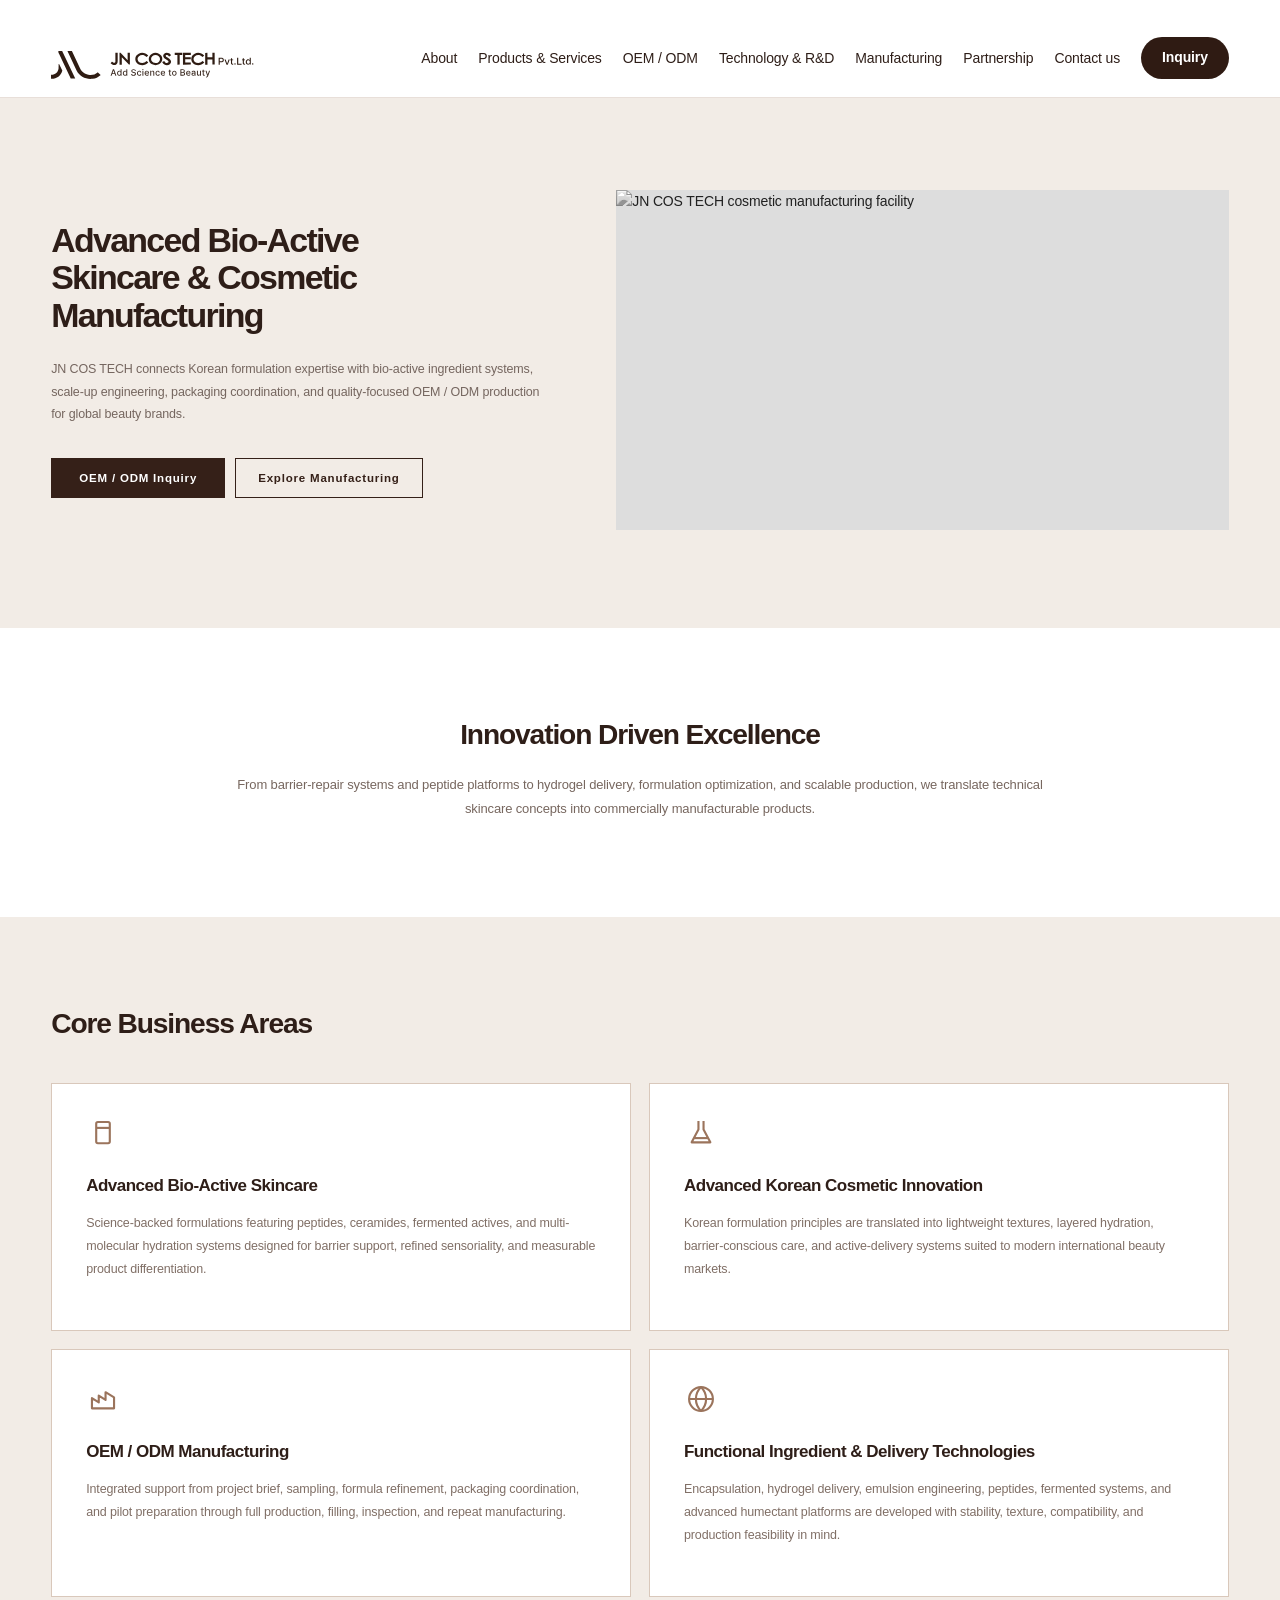
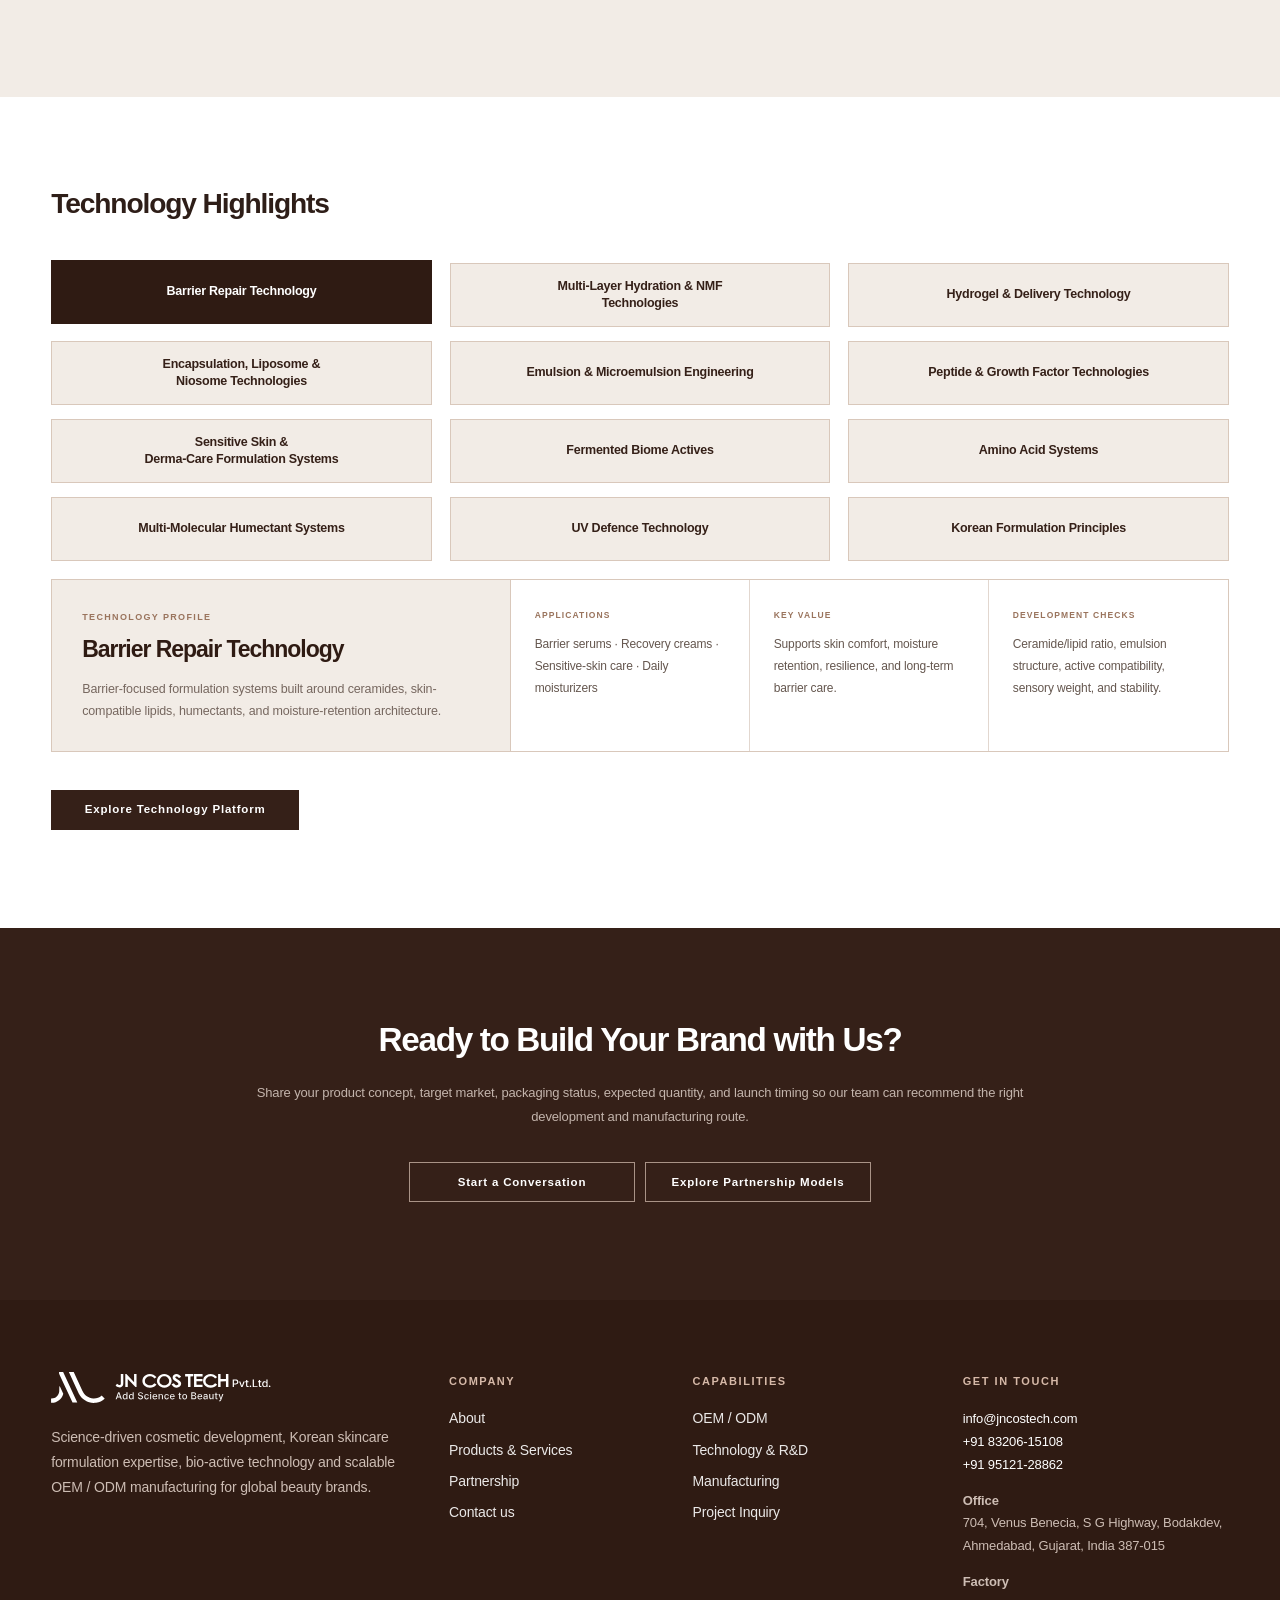
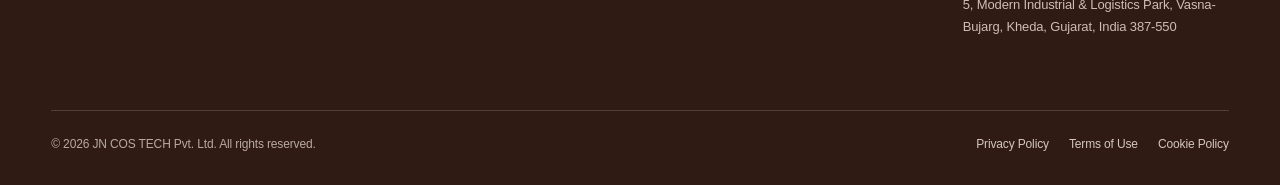
==== index.html @ d3910133 "Enable interactive technology highlights on home" ====
<!doctype html>
<html lang="en">
<head>
  <meta charset="utf-8">
  <meta name="viewport" content="width=device-width, initial-scale=1">
  <meta name="format-detection" content="telephone=no">
  <title>JN COS TECH | Cosmetic OEM ODM Manufacturer</title>
  <meta name="description" content="JN COS TECH develops science-driven skincare through Korean cosmetic expertise, bio-active formulation technology and scalable OEM / ODM manufacturing.">
  <meta name="keywords" content="cosmetic OEM, cosmetic ODM, Korean cosmetic manufacturer, skincare manufacturer, private label cosmetics, OEM ODM India, Korean skincare formulation, JN COS TECH">
  <meta name="robots" content="index,follow,max-image-preview:large">
  <link rel="canonical" href="https://jncostech.com/">
  <meta property="og:type" content="website">
  <meta property="og:site_name" content="JN COS TECH">
  <meta property="og:title" content="JN COS TECH | Cosmetic OEM ODM Manufacturer">
  <meta property="og:description" content="Advanced bio-active skincare and cosmetic manufacturing powered by Korean skincare expertise.">
  <meta property="og:url" content="https://jncostech.com/">
  <meta property="og:image" content="https://cdn.imweb.me/upload/S2023030963558ef55ba8e/9c00c42704695.jpg">
  <meta name="twitter:card" content="summary_large_image">
  <link rel="preconnect" href="https://cdn.jsdelivr.net" crossorigin>
  <link rel="preconnect" href="https://cdn.imweb.me" crossorigin>
  <link rel="stylesheet" href="https://cdn.jsdelivr.net/gh/orioncactus/pretendard/dist/web/static/pretendard.css">
  <link rel="stylesheet" href="./assets/css/common.css">
  <link rel="stylesheet" href="./assets/css/home.css">
  <link rel="stylesheet" href="./assets/css/home-tech-detail.css">
  <script type="application/ld+json">{"@context":"https://schema.org","@type":"Organization","name":"JN COS TECH Pvt. Ltd.","url":"https://jncostech.com/","email":"info@jncostech.com","telephone":"+91 83206-15108","description":"Advanced bio-active skincare and cosmetic manufacturing powered by Korean skincare expertise."}</script>
</head>
<body>
  <a class="skip-link" href="#main">Skip to content</a>
  <header class="site-header home-header" data-header></header>

  <main id="main" class="home-main">
    <section class="home-hero">
      <div class="site-container home-hero-grid">
        <div class="home-hero-copy">
          <h1>Advanced Bio-Active<br>Skincare &amp; Cosmetic<br>Manufacturing</h1>
          <p class="home-copy">JN COS TECH connects Korean formulation expertise with bio-active ingredient systems, scale-up engineering, packaging coordination, and quality-focused OEM / ODM production for global beauty brands.</p>
          <div class="home-actions">
            <a class="home-button home-button-dark" href="/Inquiry/">OEM / ODM Inquiry</a>
            <a class="home-button home-button-outline" href="/Manufacturing/">Explore Manufacturing</a>
          </div>
        </div>
        <figure class="home-hero-visual" data-page-visuals>
          <img src="https://cdn.imweb.me/upload/S2023030963558ef55ba8e/9c00c42704695.jpg" alt="JN COS TECH cosmetic manufacturing facility" fetchpriority="high">
        </figure>
      </div>
    </section>

    <section class="home-intro">
      <div class="site-container home-center-block">
        <h2>Innovation Driven Excellence</h2>
        <p>From barrier-repair systems and peptide platforms to hydrogel delivery, formulation optimization, and scalable production, we translate technical skincare concepts into commercially manufacturable products.</p>
      </div>
    </section>

    <section class="home-business">
      <div class="site-container">
        <h2 class="home-section-title">Core Business Areas</h2>
        <div class="business-grid">
          <article class="business-card">
            <div class="business-icon"><svg viewBox="0 0 40 40" aria-hidden="true"><rect x="12" y="7" width="16" height="25" rx="2" fill="none" stroke="currentColor" stroke-width="2.5"/><path d="M12 14h16" fill="none" stroke="currentColor" stroke-width="2.5"/></svg></div>
            <h3>Advanced Bio-Active Skincare</h3>
            <p>Science-backed formulations featuring peptides, ceramides, fermented actives, and multi-molecular hydration systems designed for barrier support, refined sensoriality, and measurable product differentiation.</p>
          </article>
          <article class="business-card">
            <div class="business-icon"><svg viewBox="0 0 40 40" aria-hidden="true"><path d="M17 6v10L9 31h22l-8-15V6" fill="none" stroke="currentColor" stroke-width="2.5" stroke-linejoin="round"/><path d="M12 26h16" fill="none" stroke="currentColor" stroke-width="2.5"/></svg></div>
            <h3>Advanced Korean Cosmetic Innovation</h3>
            <p>Korean formulation principles are translated into lightweight textures, layered hydration, barrier-conscious care, and active-delivery systems suited to modern international beauty markets.</p>
          </article>
          <article class="business-card">
            <div class="business-icon"><svg viewBox="0 0 40 40" aria-hidden="true"><path d="M7 31V19l8 5v-8l8 5v-9l10 6v13H7Z" fill="none" stroke="currentColor" stroke-width="2.5" stroke-linejoin="round"/></svg></div>
            <h3>OEM / ODM Manufacturing</h3>
            <p>Integrated support from project brief, sampling, formula refinement, packaging coordination, and pilot preparation through full production, filling, inspection, and repeat manufacturing.</p>
          </article>
          <article class="business-card">
            <div class="business-icon"><svg viewBox="0 0 40 40" aria-hidden="true"><circle cx="20" cy="20" r="14" fill="none" stroke="currentColor" stroke-width="2.5"/><path d="M6 20h28M20 6c4 4 6 9 6 14s-2 10-6 14M20 6c-4 4-6 9-6 14s2 10 6 14" fill="none" stroke="currentColor" stroke-width="2.5"/></svg></div>
            <h3>Functional Ingredient &amp; Delivery Technologies</h3>
            <p>Encapsulation, hydrogel delivery, emulsion engineering, peptides, fermented systems, and advanced humectant platforms are developed with stability, texture, compatibility, and production feasibility in mind.</p>
          </article>
        </div>
      </div>
    </section>

    <section class="home-technology">
      <div class="site-container">
        <h2 class="home-section-title">Technology Highlights</h2>
        <div class="tech-grid">
          <a href="/Technology/">Barrier Repair Technology</a>
          <a href="/Technology/">Multi-Layer Hydration &amp; NMF<br>Technologies</a>
          <a href="/Technology/">Hydrogel &amp; Delivery Technology</a>
          <a href="/Technology/">Encapsulation, Liposome &amp;<br>Niosome Technologies</a>
          <a href="/Technology/">Emulsion &amp; Microemulsion Engineering</a>
          <a href="/Technology/">Peptide &amp; Growth Factor Technologies</a>
          <a href="/Technology/">Sensitive Skin &amp;<br>Derma-Care Formulation Systems</a>
          <a href="/Technology/">Fermented Biome Actives</a>
          <a href="/Technology/">Amino Acid Systems</a>
          <a href="/Technology/">Multi-Molecular Humectant Systems</a>
          <a href="/Technology/">UV Defence Technology</a>
          <a href="/Technology/">Korean Formulation Principles</a>
        </div>
        <div class="technology-action"><a class="home-button home-button-dark" href="/Technology/">Explore Technology Platform</a></div>
      </div>
    </section>

    <section class="home-cta">
      <div class="site-container home-center-block home-center-light">
        <h2>Ready to Build Your Brand with Us?</h2>
        <p>Share your product concept, target market, packaging status, expected quantity, and launch timing so our team can recommend the right development and manufacturing route.</p>
        <div class="home-actions home-actions-center">
          <a class="home-button home-button-light-outline" href="/Inquiry/">Start a Conversation</a>
          <a class="home-button home-button-light-outline" href="/Partnership/">Explore Partnership Models</a>
        </div>
      </div>
    </section>
  </main>

  <footer class="home-footer"></footer>
  <script src="./assets/js/common.js" defer></script>
  <script src="./assets/js/home-technology.js" defer></script>
</body>
</html>
---- assets/css/common.css ----
:root {
  --bg: #ffffff;
  --surface: #f6f2ef;
  --surface-strong: #ede4de;
  --text: #2e1e18;
  --muted: #77675f;
  --line: #dfd5ce;
  --brand: #8f6a53;
  --brand-dark: #5e4031;
  --max: 1440px;
  --side: clamp(20px, 4vw, 64px);
  --header-h: 84px;
  --radius: 20px;
}

* {
  box-sizing: border-box;
}

html {
  scroll-behavior: smooth;
}

body {
  margin: 0;
  background: var(--bg);
  color: var(--text);
  font-family: Pretendard, -apple-system, BlinkMacSystemFont, "Segoe UI", sans-serif;
  font-size: 16px;
  line-height: 1.65;
  letter-spacing: -0.01em;
  -webkit-font-smoothing: antialiased;
}

body.menu-open {
  overflow: hidden;
}

a {
  color: inherit;
  text-decoration: none;
}

button,
a {
  -webkit-tap-highlight-color: transparent;
}

img {
  display: block;
  max-width: 100%;
}

h1,
h2,
h3,
p {
  margin-top: 0;
}

h1,
h2,
h3 {
  letter-spacing: -0.045em;
  line-height: 1.08;
}

h1 {
  margin-bottom: 28px;
  font-size: clamp(48px, 6.3vw, 92px);
  font-weight: 760;
  max-width: 980px;
}

h2 {
  margin-bottom: 22px;
  font-size: clamp(36px, 4.4vw, 64px);
  font-weight: 720;
}

h3 {
  margin-bottom: 14px;
  font-size: 25px;
  font-weight: 700;
}

.site-container {
  width: min(100%, var(--max));
  margin: 0 auto;
  padding-left: var(--side);
  padding-right: var(--side);
}

.section-pad {
  padding-top: clamp(88px, 10vw, 150px);
  padding-bottom: clamp(88px, 10vw, 150px);
}

.section-line {
  border-top: 1px solid var(--line);
}

.skip-link {
  position: fixed;
  top: 12px;
  left: 12px;
  z-index: 9999;
  transform: translateY(-160%);
  padding: 10px 14px;
  background: var(--text);
  color: #fff;
  border-radius: 8px;
}

.skip-link:focus {
  transform: translateY(0);
}

.sr-only {
  position: absolute;
  width: 1px;
  height: 1px;
  padding: 0;
  margin: -1px;
  overflow: hidden;
  clip: rect(0, 0, 0, 0);
  white-space: nowrap;
  border: 0;
}

.site-header {
  position: sticky;
  top: 0;
  z-index: 1000;
  height: var(--header-h);
  background: rgba(255,255,255,.94);
  border-bottom: 1px solid rgba(223,213,206,.82);
  backdrop-filter: blur(16px);
  -webkit-backdrop-filter: blur(16px);
}

.header-inner {
  height: 100%;
  display: flex;
  align-items: center;
  justify-content: space-between;
  gap: 32px;
}

.brand {
  display: inline-flex;
  align-items: baseline;
  gap: 7px;
  font-weight: 800;
  line-height: 1;
  letter-spacing: -.04em;
}

.brand-mark {
  font-size: 22px;
}

.brand-sub {
  font-size: 10px;
  letter-spacing: .16em;
  color: var(--brand);
}

.site-nav {
  display: flex;
  align-items: center;
  gap: clamp(18px, 2vw, 34px);
  font-size: 14px;
  font-weight: 600;
}

.site-nav > a:not(.nav-cta) {
  position: relative;
  padding: 10px 0;
}

.site-nav > a:not(.nav-cta)::after {
  content: "";
  position: absolute;
  left: 0;
  right: 100%;
  bottom: 5px;
  height: 1px;
  background: var(--text);
  transition: right .25s ease;
}

.site-nav > a:not(.nav-cta):hover::after,
.site-nav > a:not(.nav-cta):focus-visible::after {
  right: 0;
}

.nav-cta {
  display: inline-flex;
  align-items: center;
  justify-content: center;
  min-height: 44px;
  padding: 0 20px;
  border-radius: 999px;
  background: var(--text);
  color: #fff;
}

.menu-toggle {
  display: none;
  width: 44px;
  height: 44px;
  align-items: center;
  justify-content: center;
  flex-direction: column;
  gap: 6px;
  padding: 0;
  border: 0;
  background: transparent;
  cursor: pointer;
}

.menu-toggle span:not(.sr-only) {
  display: block;
  width: 22px;
  height: 1px;
  background: var(--text);
  transition: transform .25s ease;
}

.hero {
  min-height: calc(100vh - var(--header-h));
  display: flex;
  align-items: center;
  background: linear-gradient(180deg, #fff 0%, #fff 58%, #faf8f6 100%);
}

.hero-grid {
  display: grid;
  grid-template-columns: minmax(0, 1.5fr) minmax(300px, .65fr);
  gap: clamp(60px, 8vw, 130px);
  align-items: end;
}

.eyebrow {
  margin-bottom: 18px;
  color: var(--brand);
  font-size: 11px;
  font-weight: 800;
  letter-spacing: .16em;
}

.hero-text {
  max-width: 760px;
  margin-bottom: 34px;
  color: var(--muted);
  font-size: clamp(17px, 1.55vw, 21px);
  line-height: 1.7;
}

.hero-actions {
  display: flex;
  flex-wrap: wrap;
  gap: 12px;
}

.button {
  display: inline-flex;
  align-items: center;
  justify-content: center;
  min-height: 54px;
  padding: 0 24px;
  border: 1px solid transparent;
  border-radius: 999px;
  font-size: 14px;
  font-weight: 700;
  transition: transform .2s ease, background .2s ease, border-color .2s ease;
}

.button:hover {
  transform: translateY(-2px);
}

.button-primary {
  background: var(--text);
  color: #fff;
}

.button-secondary {
  border-color: var(--line);
  background: #fff;
}

.button-light {
  flex: 0 0 auto;
  background: #fff;
  color: var(--text);
}

.hero-panel {
  border-top: 1px solid var(--line);
}

.hero-panel-item {
  display: grid;
  grid-template-columns: 36px 1fr;
  gap: 8px 14px;
  padding: 22px 0;
  border-bottom: 1px solid var(--line);
}

.hero-panel-item span {
  grid-row: 1 / span 2;
  color: var(--brand);
  font-size: 11px;
  font-weight: 800;
}

.hero-panel-item strong {
  font-size: 16px;
}

.hero-panel-item p {
  margin: 0;
  color: var(--muted);
  font-size: 13px;
  line-height: 1.5;
}

.section-heading {
  max-width: 900px;
  margin-bottom: 64px;
}

.section-heading > p:last-child {
  max-width: 720px;
  color: var(--muted);
  font-size: 17px;
}

.feature-grid {
  display: grid;
  grid-template-columns: repeat(3, 1fr);
  border-top: 1px solid var(--line);
  border-bottom: 1px solid var(--line);
}

.feature-card {
  min-height: 300px;
  padding: 34px 32px 38px 0;
}

.feature-card + .feature-card {
  padding-left: 32px;
  border-left: 1px solid var(--line);
}

.feature-index {
  display: block;
  margin-bottom: 72px;
  color: var(--brand);
  font-size: 11px;
  font-weight: 800;
}

.feature-card p {
  margin: 0;
  color: var(--muted);
  font-size: 14px;
}

.cta-section {
  background: var(--brand-dark);
  color: #fff;
}

.cta-section .eyebrow {
  color: #dac4b5;
}

.cta-section h2 {
  max-width: 850px;
  margin-bottom: 0;
}

.cta-inner {
  display: flex;
  align-items: end;
  justify-content: space-between;
  gap: 50px;
}

.site-footer {
  padding: 58px 0 28px;
  background: #fff;
}

.footer-grid {
  display: grid;
  grid-template-columns: 1fr auto;
  gap: 60px 100px;
}

.footer-note {
  margin: 12px 0 0;
  color: var(--muted);
  font-size: 13px;
}

.footer-links {
  display: grid;
  grid-template-columns: repeat(2, minmax(110px, 1fr));
  gap: 10px 36px;
  font-size: 13px;
  font-weight: 600;
}

.footer-bottom {
  grid-column: 1 / -1;
  display: flex;
  justify-content: space-between;
  padding-top: 24px;
  border-top: 1px solid var(--line);
  color: var(--muted);
  font-size: 11px;
}

@media (max-width: 1024px) {
  :root {
    --header-h: 76px;
  }

  .menu-toggle {
    display: inline-flex;
  }

  .site-nav {
    position: fixed;
    inset: var(--header-h) 0 0;
    display: flex;
    flex-direction: column;
    align-items: stretch;
    gap: 0;
    padding: 28px var(--side) 40px;
    background: #fff;
    opacity: 0;
    pointer-events: none;
    transform: translateY(-12px);
    transition: opacity .22s ease, transform .22s ease;
  }

  .site-nav.is-open {
    opacity: 1;
    pointer-events: auto;
    transform: translateY(0);
  }

  .site-nav > a,
  .site-nav .nav-cta {
    display: flex;
    align-items: center;
    min-height: 64px;
    padding: 0;
    border-bottom: 1px solid var(--line);
    border-radius: 0;
    background: transparent;
    color: var(--text);
    font-size: 20px;
  }

  .site-nav > a:not(.nav-cta)::after {
    display: none;
  }

  .menu-toggle[aria-expanded="true"] span:nth-child(1) {
    transform: translateY(3.5px) rotate(45deg);
  }

  .menu-toggle[aria-expanded="true"] span:nth-child(2) {
    transform: translateY(-3.5px) rotate(-45deg);
  }

  .hero-grid {
    grid-template-columns: 1fr;
    align-items: start;
  }

  .hero-panel {
    max-width: 680px;
  }

  .feature-grid {
    grid-template-columns: 1fr;
  }

  .feature-card,
  .feature-card + .feature-card {
    min-height: auto;
    padding: 28px 0;
    border-left: 0;
    border-bottom: 1px solid var(--line);
  }

  .feature-card:last-child {
    border-bottom: 0;
  }

  .feature-index {
    margin-bottom: 38px;
  }
}

@media (max-width: 720px) {
  :root {
    --side: 20px;
  }

  h1 {
    font-size: clamp(42px, 14vw, 64px);
  }

  h2 {
    font-size: clamp(34px, 10vw, 48px);
  }

  .hero {
    min-height: auto;
  }

  .hero-actions,
  .hero-actions .button {
    width: 100%;
  }

  .cta-inner {
    align-items: stretch;
    flex-direction: column;
  }

  .cta-inner .button {
    width: 100%;
  }

  .footer-grid {
    grid-template-columns: 1fr;
    gap: 38px;
  }

  .footer-links {
    grid-template-columns: 1fr 1fr;
  }

  .footer-bottom {
    flex-direction: column;
    gap: 4px;
  }
}
---- assets/css/home.css ----
/* JN COS TECH — Home / refined to shared site rail */
.home-main{overflow:hidden}
.home-main .site-container{width:min(100%,1320px)}

.home-hero{padding:92px 0 98px;background:#f2ece6}
.home-hero-grid{display:grid;grid-template-columns:minmax(0,.9fr) minmax(440px,1.1fr);gap:64px;align-items:center}
.home-hero-copy{padding-left:0;max-width:600px}
.home-hero h1{max-width:500px;margin:0;font-size:clamp(32px,2.65vw,40px);font-weight:750;line-height:1.1;letter-spacing:-.05em}
.home-copy{max-width:540px;margin:24px 0 0;color:#75665f;font-size:12.5px;line-height:1.82}
.home-actions{display:flex;flex-wrap:wrap;gap:10px;margin-top:32px}
.home-button{display:inline-flex;align-items:center;justify-content:center;min-width:174px;min-height:40px;padding:0 22px;border:1px solid #352018;border-radius:0;font-size:11.5px;font-weight:620;letter-spacing:.07em;transition:transform .2s ease,background .2s ease,color .2s ease,border-color .2s ease}
.home-button:hover{transform:translateY(-2px)}
.home-button-dark{background:#352018;color:#fff}
.home-button-dark:hover{background:#4a2d23}
.home-button-outline{background:transparent;color:#352018}
.home-button-outline:hover{background:#fff}
.home-hero-visual{margin:0;height:340px;overflow:hidden;background:#ddd}
.home-hero-visual img{width:100%;height:100%;object-fit:cover;object-position:center;filter:grayscale(1);transition:transform .55s cubic-bezier(.2,.65,.2,1)}
.home-hero-visual:hover img{transform:scale(1.015)}

.home-intro{padding:90px 0 96px;background:#fff}
.home-center-block{text-align:center}
.home-center-block h2{margin:0;font-size:clamp(27px,2.2vw,34px);font-weight:720;line-height:1.18;letter-spacing:-.04em}
.home-center-block p{max-width:820px;margin:22px auto 0;color:#77675f;font-size:13px;line-height:1.82}

.home-business{padding:92px 0 100px;background:#f2ece6}
.home-section-title{margin:0 0 44px;text-align:left;font-size:clamp(27px,2.2vw,34px);font-weight:720;letter-spacing:-.04em}
.business-grid{width:100%;margin:0;display:grid;grid-template-columns:repeat(2,minmax(0,1fr));gap:18px}
.business-card{min-height:248px;padding:32px 34px 30px;background:#fff;border:1px solid #d9c8bb;transition:transform .24s ease,border-color .24s ease,box-shadow .24s ease}
.business-card:hover{transform:translateY(-4px);border-color:#b9957f;box-shadow:0 15px 34px rgba(54,31,21,.07)}
.business-icon{width:34px;height:34px;margin-bottom:25px;color:#9b745c}
.business-icon svg{width:100%;height:100%;display:block}
.business-card h3{margin:0 0 15px;font-size:17px;font-weight:700;line-height:1.3;letter-spacing:-.03em;transition:color .2s ease}
.business-card:hover h3{color:#8f6a53}
.business-card p{margin:0;max-width:560px;color:#806f66;font-size:12.5px;line-height:1.82}

.home-technology{padding:92px 0 98px;background:#fff}
.tech-grid{width:100%;margin:0;display:grid;grid-template-columns:repeat(3,minmax(0,1fr));gap:14px 18px}
.tech-grid a{display:flex;align-items:center;justify-content:center;min-height:64px;padding:13px 17px;background:#f2ece6;border:1px solid #d9c8bb;color:#352018;text-align:center;font-size:12.5px;font-weight:680;line-height:1.42;letter-spacing:-.02em;transition:transform .22s ease,background .22s ease,border-color .22s ease,box-shadow .22s ease}
.tech-grid a:hover{transform:translateY(-3px);background:#eadfd7;border-color:#b9957f;box-shadow:0 10px 24px rgba(54,31,21,.05)}
.technology-action{margin-top:38px;text-align:left}
.technology-action .home-button{min-width:248px}

.home-cta{padding:92px 0 98px;background:#352018;color:#fff}
.home-center-light h2{color:#fff;font-size:clamp(30px,2.6vw,38px)}
.home-center-light p{color:#c3b4ac;font-size:13px}
.home-actions-center{justify-content:center;margin-top:34px}
.home-button-light-outline{min-width:226px;border-color:#a99387;color:#fff;background:transparent}
.home-button-light-outline:hover{background:rgba(255,255,255,.08)}
.desktop-only{display:initial}

@media(max-width:1180px){
  .home-hero-grid{gap:44px}
}
@media(max-width:1024px){
  .home-hero{padding:70px 0}
  .home-hero-grid{grid-template-columns:1fr}
  .home-hero-copy{max-width:680px}
  .home-hero-visual{height:min(58vw,520px)}
  .business-grid,.tech-grid{width:100%}
}
@media(max-width:720px){
  .home-hero{padding:58px 0 64px}
  .home-hero h1{font-size:30px}
  .home-copy{margin-top:20px;font-size:12.5px}
  .home-actions{width:100%;margin-top:28px}
  .home-button{width:100%;min-width:0}
  .home-hero-visual{margin-top:14px;height:64vw;min-height:250px}
  .home-intro,.home-business,.home-technology,.home-cta{padding:66px 0}
  .home-center-block h2,.home-section-title{font-size:27px}
  .home-center-block p{margin-top:18px;font-size:12.5px}
  .business-grid{grid-template-columns:1fr;gap:14px}
  .business-card{min-height:auto;padding:28px 24px}
  .business-icon{margin-bottom:20px}
  .tech-grid{grid-template-columns:1fr;gap:10px}
  .tech-grid a{min-height:56px;font-size:12px}
  .technology-action{margin-top:26px}
  .home-actions-center{margin-top:30px}
  .desktop-only{display:none}
}
---- assets/css/home-tech-detail.css ----
.home-technology .tech-grid a{cursor:pointer}.home-technology .tech-grid a.is-active{background:#2f1b13!important;border-color:#2f1b13!important;color:#fff!important;transform:translateY(-3px)}
.home-tech-detail{display:grid;grid-template-columns:.78fr 1.22fr;margin-top:18px;border:1px solid #d9c8bb;background:#fff}
.home-tech-detail-head{padding:30px 30px 28px;background:#f2ece6;border-right:1px solid #d9c8bb}
.home-tech-detail-head>span{display:block;margin-bottom:10px;color:#9a745d;font-size:9px;font-weight:760;letter-spacing:.15em}
.home-tech-detail-head h3{margin:0 0 14px;font-size:23px!important;line-height:1.24;font-weight:720;color:#2f1b13}
.home-tech-detail-head p{margin:0;color:#76675f;font-size:12.5px;line-height:1.8}
.home-tech-detail-grid{display:grid;grid-template-columns:repeat(3,minmax(0,1fr))}
.home-tech-detail-grid>div{padding:28px 24px;border-right:1px solid #e2d7cf}
.home-tech-detail-grid>div:last-child{border-right:0}
.home-tech-detail-grid span{display:block;margin-bottom:12px;color:#9a745d;font-size:8.5px;font-weight:760;letter-spacing:.13em}
.home-tech-detail-grid p{margin:0;color:#65574f;font-size:12px;line-height:1.8}
@media(max-width:1050px){.home-tech-detail{grid-template-columns:1fr}.home-tech-detail-head{border-right:0;border-bottom:1px solid #d9c8bb}}
@media(max-width:800px){.home-tech-detail-grid{grid-template-columns:1fr}.home-tech-detail-grid>div{border-right:0;border-bottom:1px solid #e2d7cf}.home-tech-detail-grid>div:last-child{border-bottom:0}}
@media(max-width:720px){.home-tech-detail-head{padding:24px 22px}.home-tech-detail-grid>div{padding:22px}.home-tech-detail-head h3{font-size:20px!important}}
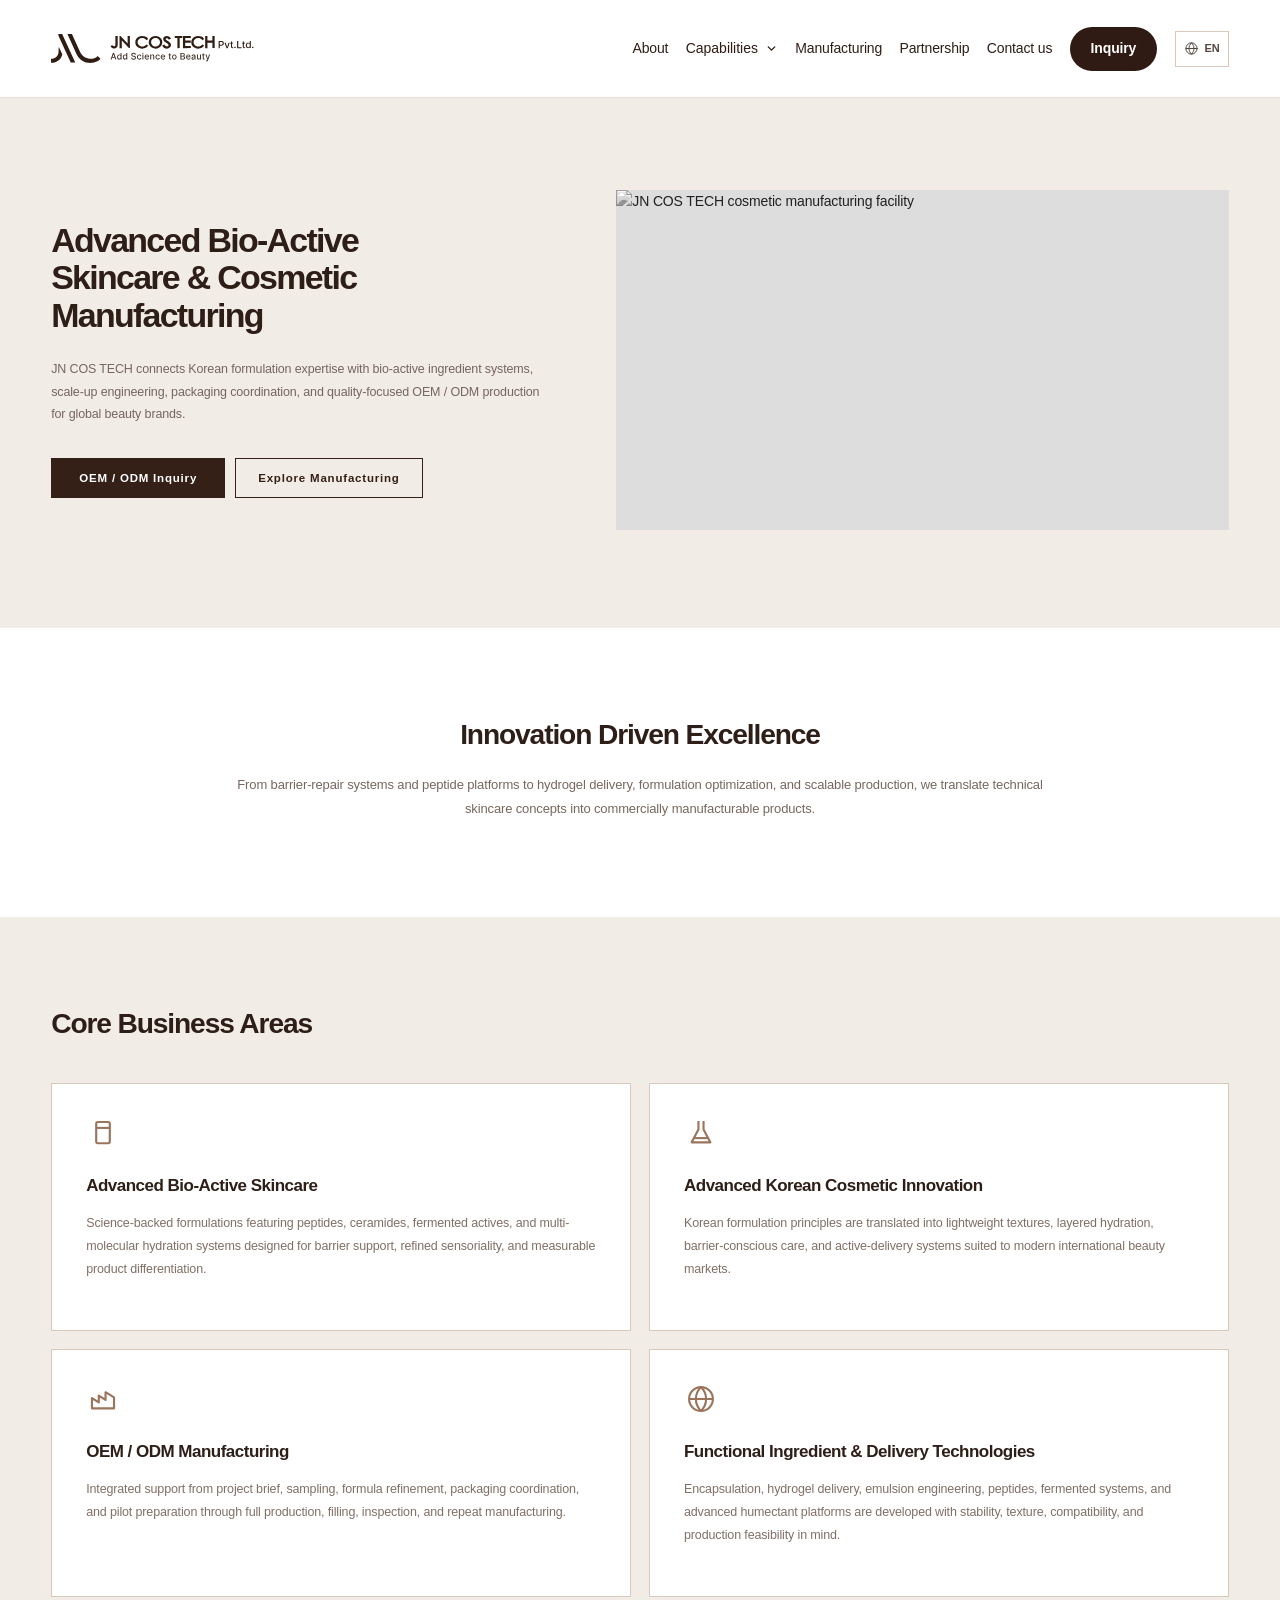
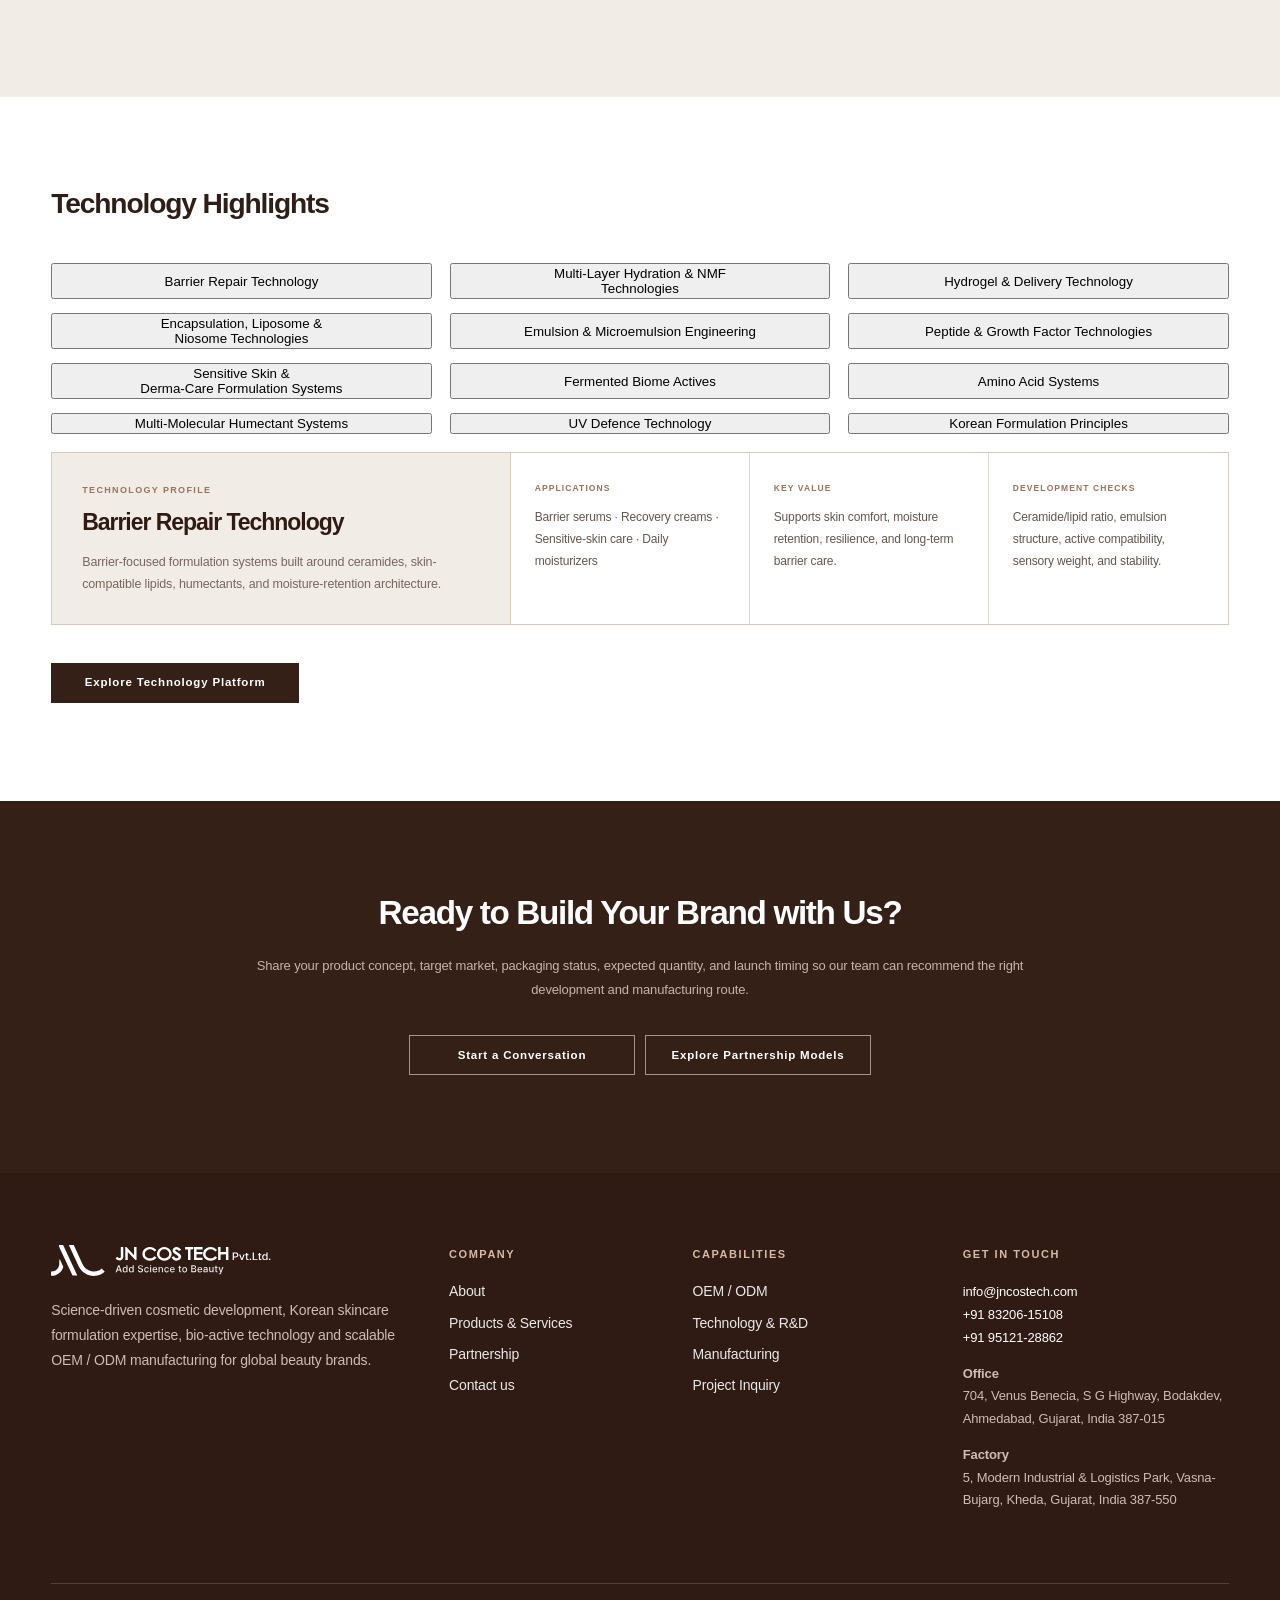
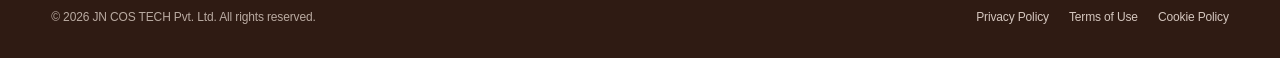
==== commit 0dea0aff: "Convert home technology cards to non-navigating buttons" ====
--- a/index.html
+++ b/index.html
@@ -84,18 +84,18 @@
       <div class="site-container">
         <h2 class="home-section-title">Technology Highlights</h2>
         <div class="tech-grid">
-          <a href="/Technology/">Barrier Repair Technology</a>
-          <a href="/Technology/">Multi-Layer Hydration &amp; NMF<br>Technologies</a>
-          <a href="/Technology/">Hydrogel &amp; Delivery Technology</a>
-          <a href="/Technology/">Encapsulation, Liposome &amp;<br>Niosome Technologies</a>
-          <a href="/Technology/">Emulsion &amp; Microemulsion Engineering</a>
-          <a href="/Technology/">Peptide &amp; Growth Factor Technologies</a>
-          <a href="/Technology/">Sensitive Skin &amp;<br>Derma-Care Formulation Systems</a>
-          <a href="/Technology/">Fermented Biome Actives</a>
-          <a href="/Technology/">Amino Acid Systems</a>
-          <a href="/Technology/">Multi-Molecular Humectant Systems</a>
-          <a href="/Technology/">UV Defence Technology</a>
-          <a href="/Technology/">Korean Formulation Principles</a>
+          <button class="tech-trigger" type="button">Barrier Repair Technology</button>
+          <button class="tech-trigger" type="button">Multi-Layer Hydration &amp; NMF<br>Technologies</button>
+          <button class="tech-trigger" type="button">Hydrogel &amp; Delivery Technology</button>
+          <button class="tech-trigger" type="button">Encapsulation, Liposome &amp;<br>Niosome Technologies</button>
+          <button class="tech-trigger" type="button">Emulsion &amp; Microemulsion Engineering</button>
+          <button class="tech-trigger" type="button">Peptide &amp; Growth Factor Technologies</button>
+          <button class="tech-trigger" type="button">Sensitive Skin &amp;<br>Derma-Care Formulation Systems</button>
+          <button class="tech-trigger" type="button">Fermented Biome Actives</button>
+          <button class="tech-trigger" type="button">Amino Acid Systems</button>
+          <button class="tech-trigger" type="button">Multi-Molecular Humectant Systems</button>
+          <button class="tech-trigger" type="button">UV Defence Technology</button>
+          <button class="tech-trigger" type="button">Korean Formulation Principles</button>
         </div>
         <div class="technology-action"><a class="home-button home-button-dark" href="/Technology/">Explore Technology Platform</a></div>
       </div>
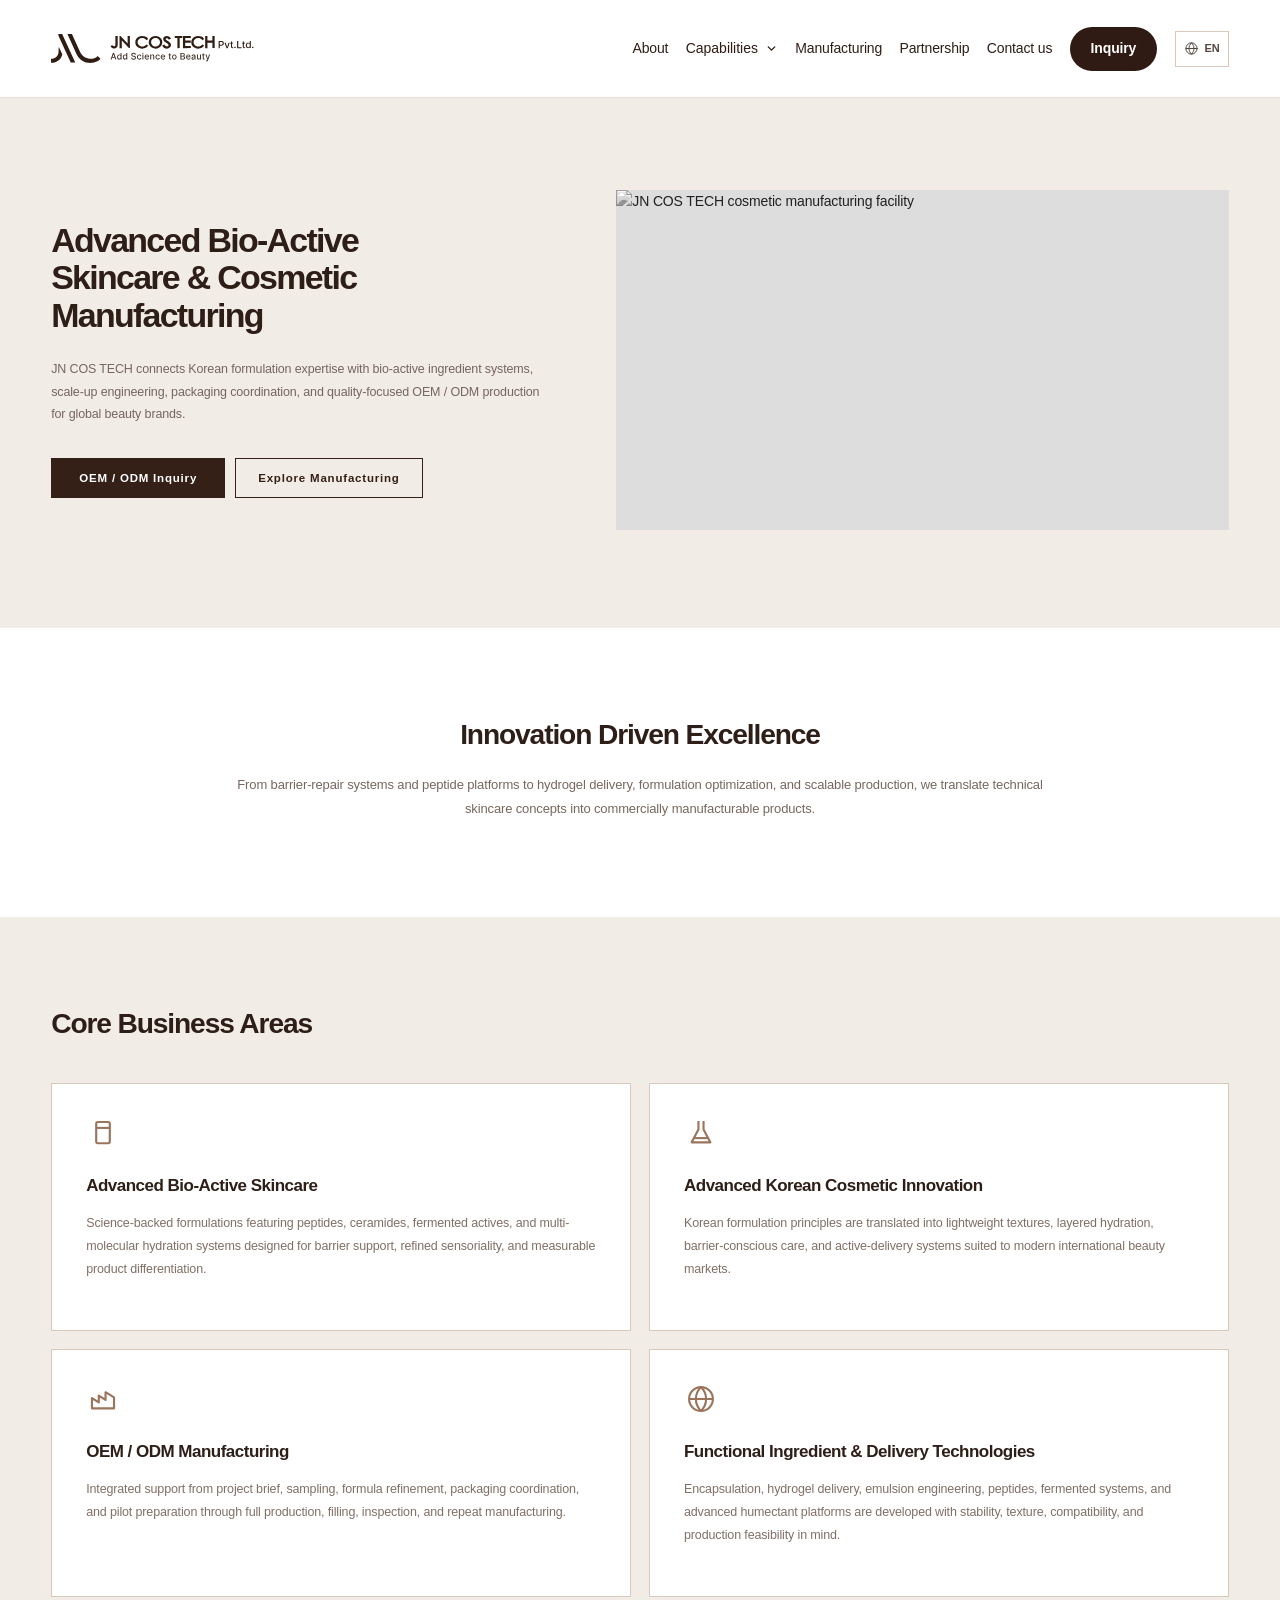
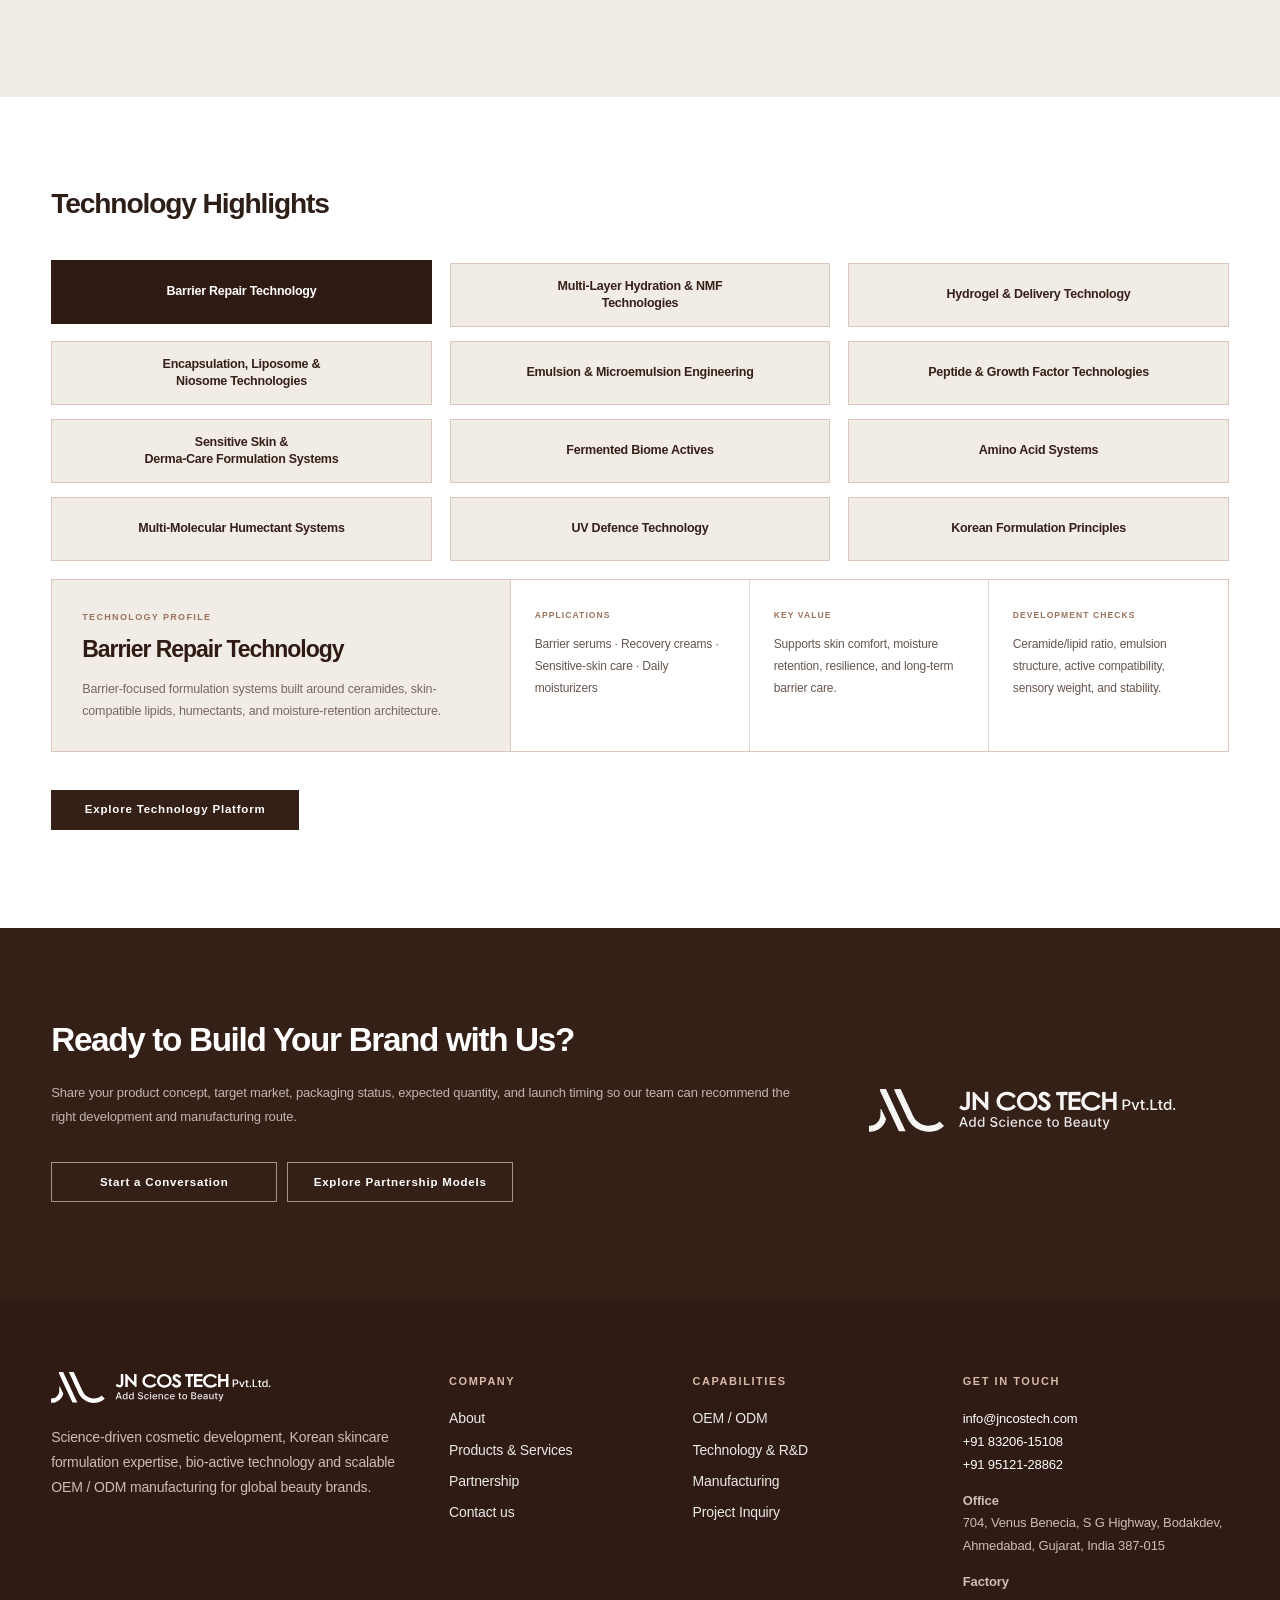
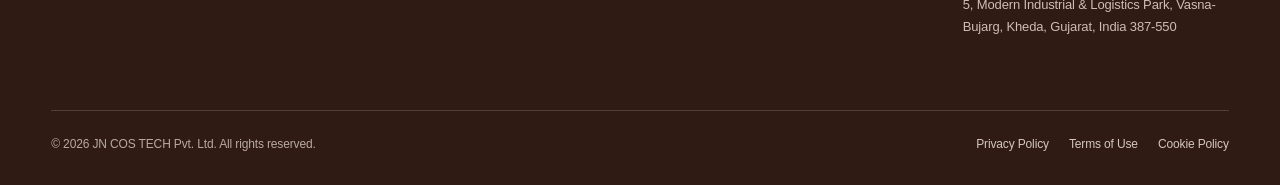
==== commit 6977f902: "Fix technology highlight keys for multiline buttons" ====
--- a/index.html
+++ b/index.html
@@ -84,18 +84,18 @@
       <div class="site-container">
         <h2 class="home-section-title">Technology Highlights</h2>
         <div class="tech-grid">
-          <button class="tech-trigger" type="button">Barrier Repair Technology</button>
-          <button class="tech-trigger" type="button">Multi-Layer Hydration &amp; NMF<br>Technologies</button>
-          <button class="tech-trigger" type="button">Hydrogel &amp; Delivery Technology</button>
-          <button class="tech-trigger" type="button">Encapsulation, Liposome &amp;<br>Niosome Technologies</button>
-          <button class="tech-trigger" type="button">Emulsion &amp; Microemulsion Engineering</button>
-          <button class="tech-trigger" type="button">Peptide &amp; Growth Factor Technologies</button>
-          <button class="tech-trigger" type="button">Sensitive Skin &amp;<br>Derma-Care Formulation Systems</button>
-          <button class="tech-trigger" type="button">Fermented Biome Actives</button>
-          <button class="tech-trigger" type="button">Amino Acid Systems</button>
-          <button class="tech-trigger" type="button">Multi-Molecular Humectant Systems</button>
-          <button class="tech-trigger" type="button">UV Defence Technology</button>
-          <button class="tech-trigger" type="button">Korean Formulation Principles</button>
+          <button class="tech-trigger" type="button" data-tech-key="Barrier Repair Technology">Barrier Repair Technology</button>
+          <button class="tech-trigger" type="button" data-tech-key="Multi-Layer Hydration &amp; NMF Technologies">Multi-Layer Hydration &amp; NMF<br>Technologies</button>
+          <button class="tech-trigger" type="button" data-tech-key="Hydrogel &amp; Delivery Technology">Hydrogel &amp; Delivery Technology</button>
+          <button class="tech-trigger" type="button" data-tech-key="Encapsulation, Liposome &amp; Niosome Technologies">Encapsulation, Liposome &amp;<br>Niosome Technologies</button>
+          <button class="tech-trigger" type="button" data-tech-key="Emulsion &amp; Microemulsion Engineering">Emulsion &amp; Microemulsion Engineering</button>
+          <button class="tech-trigger" type="button" data-tech-key="Peptide &amp; Growth Factor Technologies">Peptide &amp; Growth Factor Technologies</button>
+          <button class="tech-trigger" type="button" data-tech-key="Sensitive Skin &amp; Derma-Care Formulation Systems">Sensitive Skin &amp;<br>Derma-Care Formulation Systems</button>
+          <button class="tech-trigger" type="button" data-tech-key="Fermented Biome Actives">Fermented Biome Actives</button>
+          <button class="tech-trigger" type="button" data-tech-key="Amino Acid Systems">Amino Acid Systems</button>
+          <button class="tech-trigger" type="button" data-tech-key="Multi-Molecular Humectant Systems">Multi-Molecular Humectant Systems</button>
+          <button class="tech-trigger" type="button" data-tech-key="UV Defence Technology">UV Defence Technology</button>
+          <button class="tech-trigger" type="button" data-tech-key="Korean Formulation Principles">Korean Formulation Principles</button>
         </div>
         <div class="technology-action"><a class="home-button home-button-dark" href="/Technology/">Explore Technology Platform</a></div>
       </div>
@@ -115,6 +115,6 @@
 
   <footer class="home-footer"></footer>
   <script src="./assets/js/common.js" defer></script>
-  <script src="./assets/js/home-technology.js" defer></script>
+  <script src="./assets/js/home-technology.js?v=20260811-1758" defer></script>
 </body>
 </html>
--- a/assets/css/home.css
+++ b/assets/css/home.css
@@ -36,8 +36,8 @@
 
 .home-technology{padding:92px 0 98px;background:#fff}
 .tech-grid{width:100%;margin:0;display:grid;grid-template-columns:repeat(3,minmax(0,1fr));gap:14px 18px}
-.tech-grid a{display:flex;align-items:center;justify-content:center;min-height:64px;padding:13px 17px;background:#f2ece6;border:1px solid #d9c8bb;color:#352018;text-align:center;font-size:12.5px;font-weight:680;line-height:1.42;letter-spacing:-.02em;transition:transform .22s ease,background .22s ease,border-color .22s ease,box-shadow .22s ease}
-.tech-grid a:hover{transform:translateY(-3px);background:#eadfd7;border-color:#b9957f;box-shadow:0 10px 24px rgba(54,31,21,.05)}
+.tech-grid .tech-trigger{appearance:none;-webkit-appearance:none;width:100%;display:flex;align-items:center;justify-content:center;min-height:64px;padding:13px 17px;background:#f2ece6;border:1px solid #d9c8bb;color:#352018;text-align:center;font:inherit;font-size:12.5px;font-weight:680;line-height:1.42;letter-spacing:-.02em;cursor:pointer;transition:transform .22s ease,background .22s ease,border-color .22s ease,box-shadow .22s ease}
+.tech-grid .tech-trigger:hover,.tech-grid .tech-trigger:focus-visible{transform:translateY(-3px);background:#eadfd7;border-color:#b9957f;box-shadow:0 10px 24px rgba(54,31,21,.05);outline:none}
 .technology-action{margin-top:38px;text-align:left}
 .technology-action .home-button{min-width:248px}
 
@@ -49,9 +49,7 @@
 .home-button-light-outline:hover{background:rgba(255,255,255,.08)}
 .desktop-only{display:initial}
 
-@media(max-width:1180px){
-  .home-hero-grid{gap:44px}
-}
+@media(max-width:1180px){.home-hero-grid{gap:44px}}
 @media(max-width:1024px){
   .home-hero{padding:70px 0}
   .home-hero-grid{grid-template-columns:1fr}
@@ -73,7 +71,7 @@
   .business-card{min-height:auto;padding:28px 24px}
   .business-icon{margin-bottom:20px}
   .tech-grid{grid-template-columns:1fr;gap:10px}
-  .tech-grid a{min-height:56px;font-size:12px}
+  .tech-grid .tech-trigger{min-height:56px;font-size:12px}
   .technology-action{margin-top:26px}
   .home-actions-center{margin-top:30px}
   .desktop-only{display:none}
--- a/assets/css/home-tech-detail.css
+++ b/assets/css/home-tech-detail.css
@@ -1,4 +1,4 @@
-.home-technology .tech-grid a{cursor:pointer}.home-technology .tech-grid a.is-active{background:#2f1b13!important;border-color:#2f1b13!important;color:#fff!important;transform:translateY(-3px)}
+.home-technology .tech-grid .tech-trigger{cursor:pointer}.home-technology .tech-grid .tech-trigger.is-active{background:#2f1b13!important;border-color:#2f1b13!important;color:#fff!important;transform:translateY(-3px)}
 .home-tech-detail{display:grid;grid-template-columns:.78fr 1.22fr;margin-top:18px;border:1px solid #d9c8bb;background:#fff}
 .home-tech-detail-head{padding:30px 30px 28px;background:#f2ece6;border-right:1px solid #d9c8bb}
 .home-tech-detail-head>span{display:block;margin-bottom:10px;color:#9a745d;font-size:9px;font-weight:760;letter-spacing:.15em}
@@ -11,4 +11,4 @@
 .home-tech-detail-grid p{margin:0;color:#65574f;font-size:12px;line-height:1.8}
 @media(max-width:1050px){.home-tech-detail{grid-template-columns:1fr}.home-tech-detail-head{border-right:0;border-bottom:1px solid #d9c8bb}}
 @media(max-width:800px){.home-tech-detail-grid{grid-template-columns:1fr}.home-tech-detail-grid>div{border-right:0;border-bottom:1px solid #e2d7cf}.home-tech-detail-grid>div:last-child{border-bottom:0}}
-@media(max-width:720px){.home-tech-detail-head{padding:24px 22px}.home-tech-detail-grid>div{padding:22px}.home-tech-detail-head h3{font-size:20px!important}}+@media(max-width:720px){.home-tech-detail-head{padding:24px 22px}.home-tech-detail-grid>div{padding:22px}.home-tech-detail-head h3{font-size:20px!important}}
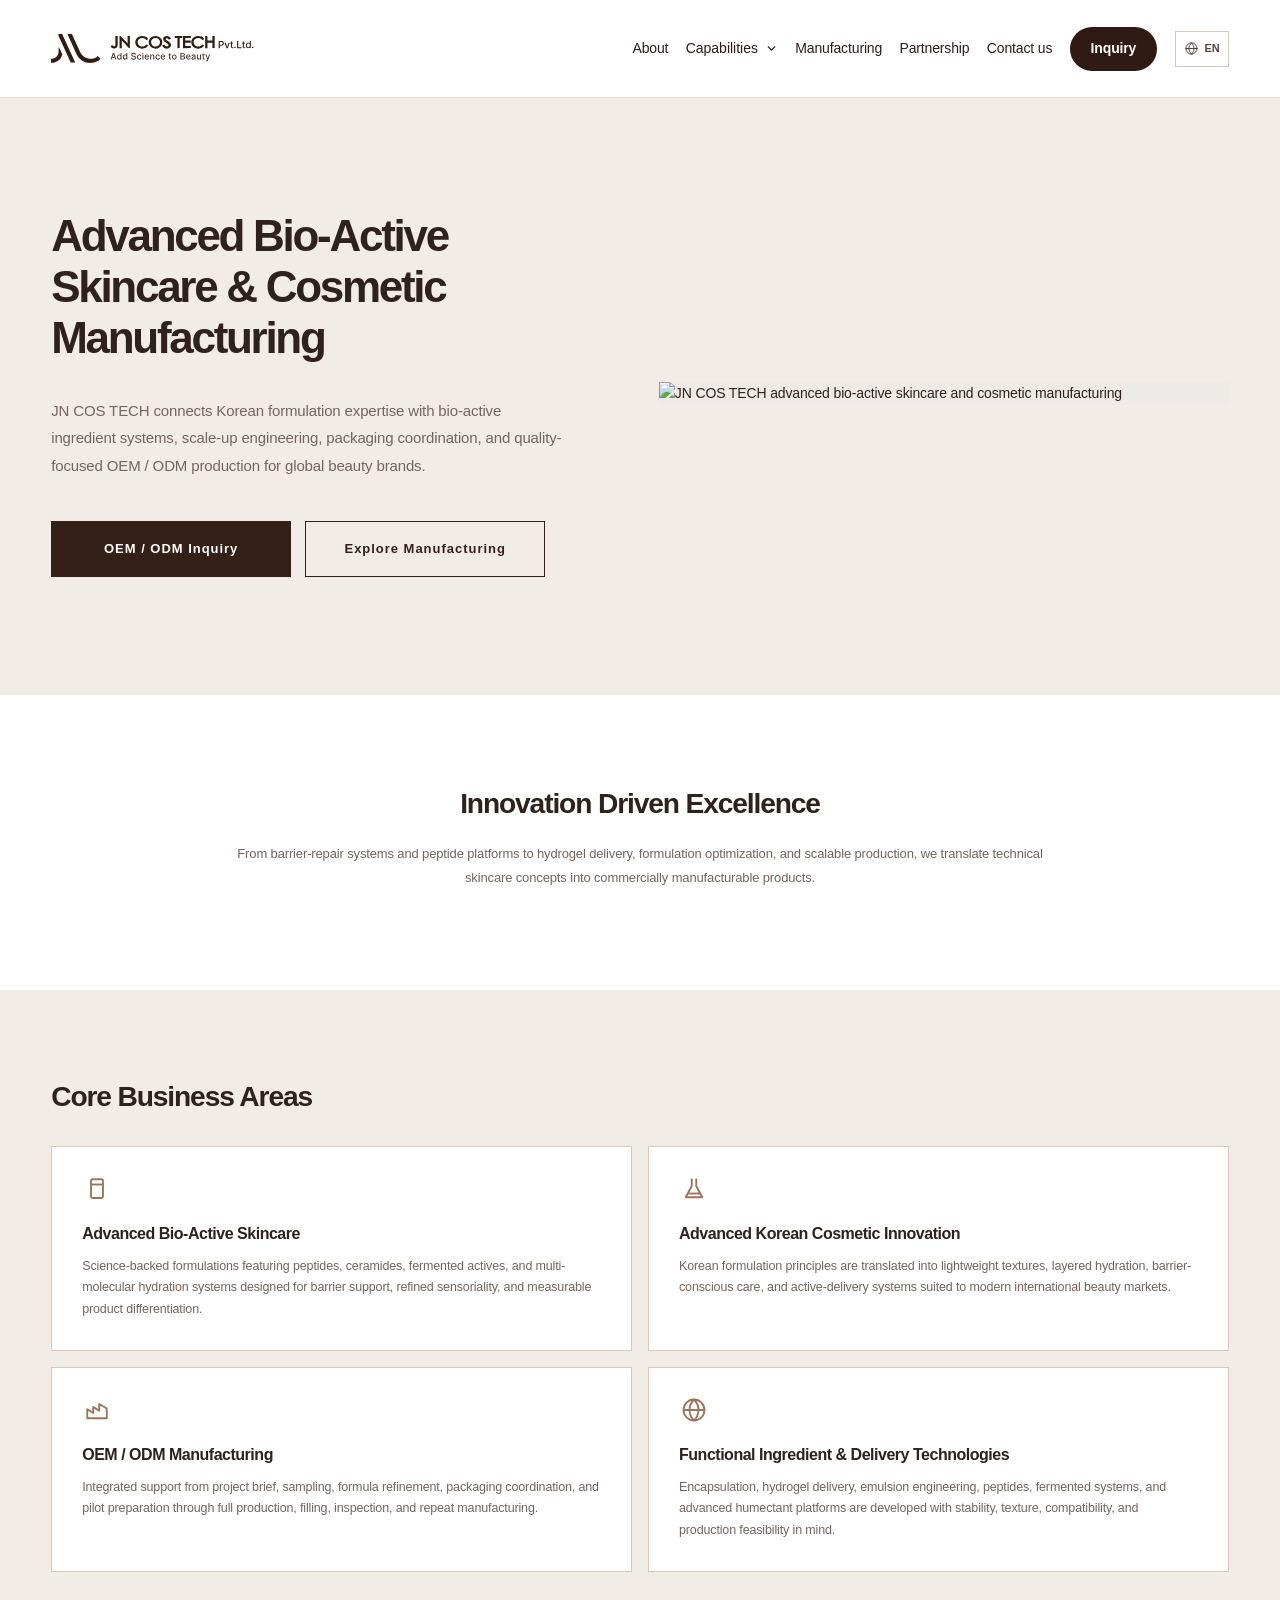
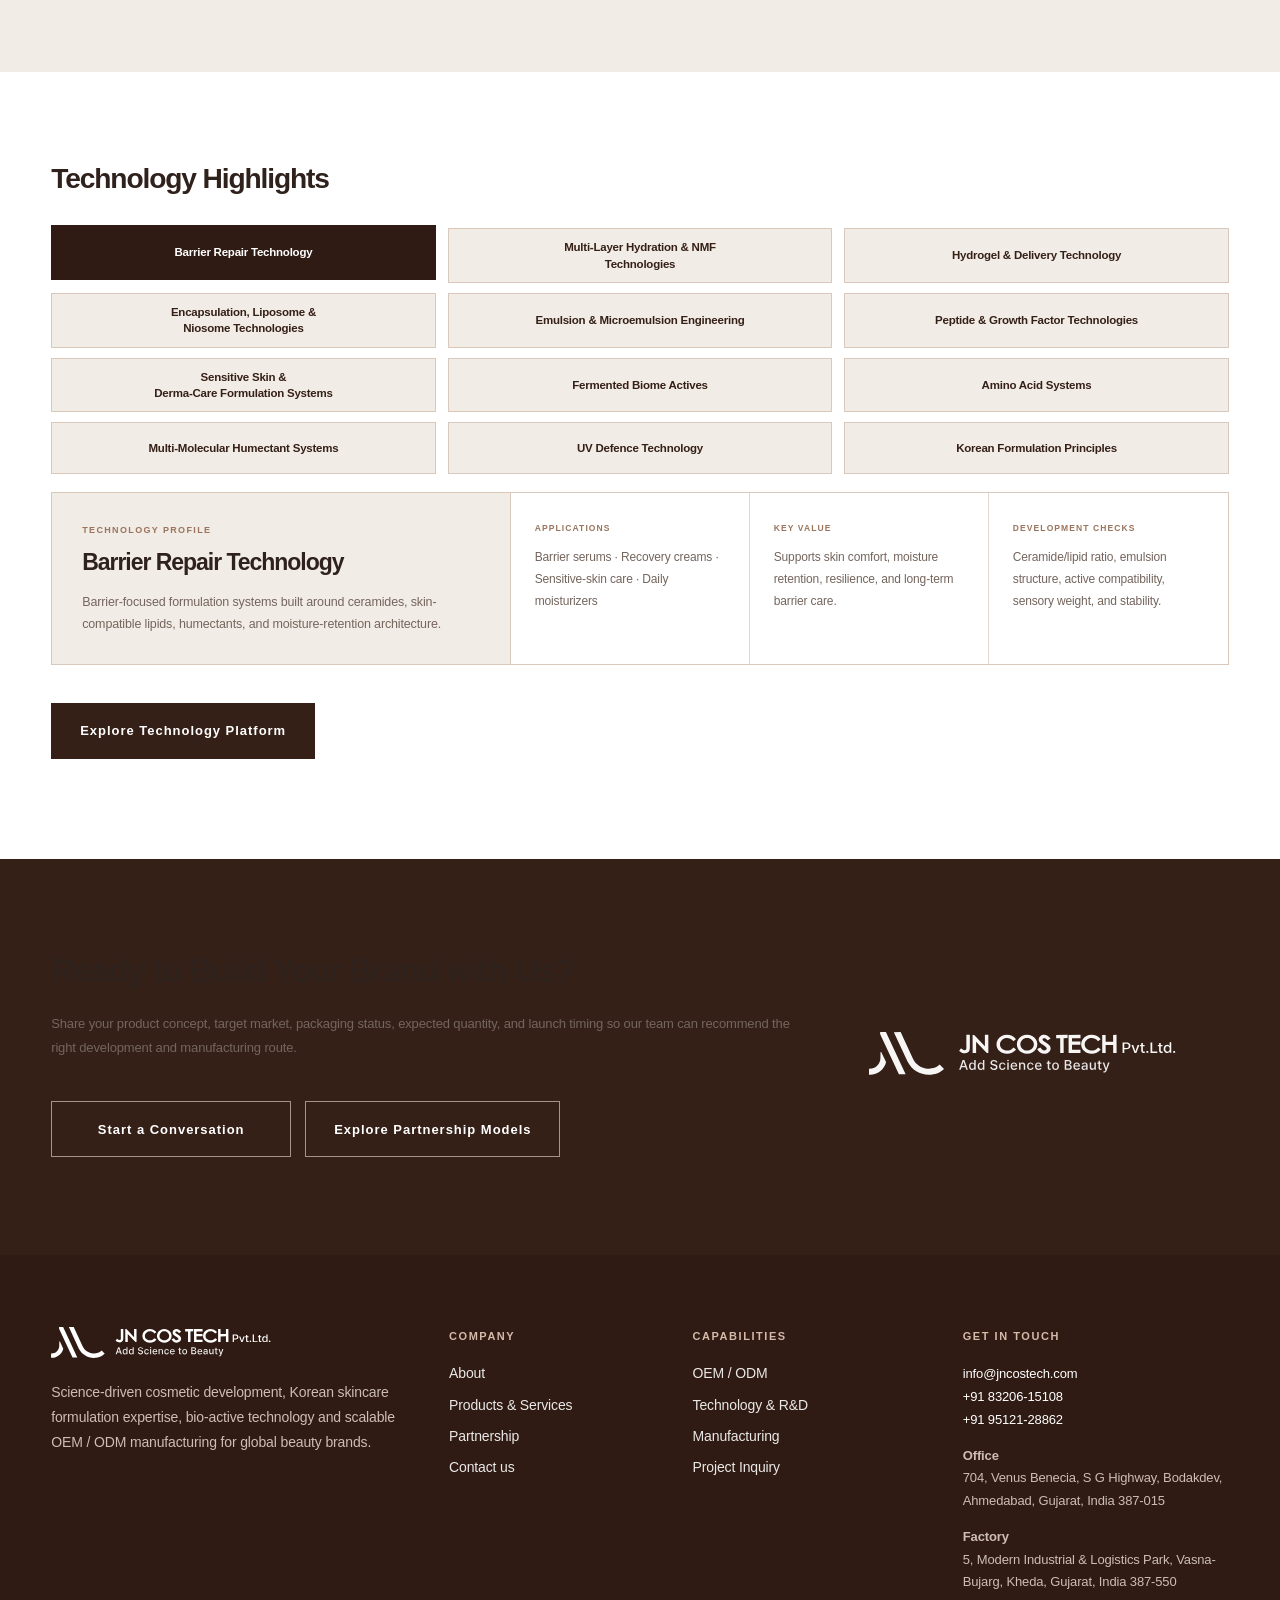
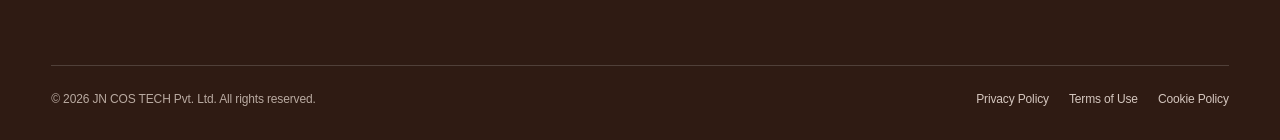
==== commit efd00c35: "Use approved home hero image" ====
--- a/index.html
+++ b/index.html
@@ -9,18 +9,21 @@
   <meta name="keywords" content="cosmetic OEM, cosmetic ODM, Korean cosmetic manufacturer, skincare manufacturer, private label cosmetics, OEM ODM India, Korean skincare formulation, JN COS TECH">
   <meta name="robots" content="index,follow,max-image-preview:large">
   <link rel="canonical" href="https://jncostech.com/">
+  <link rel="icon" type="image/png" href="https://cdn.imweb.me/upload/S20260219b829e728b3f2e/2ffe8b598ebeb.png">
+  <link rel="shortcut icon" type="image/png" href="https://cdn.imweb.me/upload/S20260219b829e728b3f2e/2ffe8b598ebeb.png">
+  <link rel="apple-touch-icon" href="https://cdn.imweb.me/upload/S20260219b829e728b3f2e/2ffe8b598ebeb.png">
   <meta property="og:type" content="website">
   <meta property="og:site_name" content="JN COS TECH">
   <meta property="og:title" content="JN COS TECH | Cosmetic OEM ODM Manufacturer">
   <meta property="og:description" content="Advanced bio-active skincare and cosmetic manufacturing powered by Korean skincare expertise.">
   <meta property="og:url" content="https://jncostech.com/">
-  <meta property="og:image" content="https://cdn.imweb.me/upload/S2023030963558ef55ba8e/9c00c42704695.jpg">
+  <meta property="og:image" content="https://cdn.imweb.me/upload/S20260608d59dd46fbc08b/e03905f0f7c3b.jpg">
   <meta name="twitter:card" content="summary_large_image">
   <link rel="preconnect" href="https://cdn.jsdelivr.net" crossorigin>
   <link rel="preconnect" href="https://cdn.imweb.me" crossorigin>
   <link rel="stylesheet" href="https://cdn.jsdelivr.net/gh/orioncactus/pretendard/dist/web/static/pretendard.css">
   <link rel="stylesheet" href="./assets/css/common.css">
-  <link rel="stylesheet" href="./assets/css/home.css">
+  <link rel="stylesheet" href="./assets/css/home.css?v=20260813-1655">
   <link rel="stylesheet" href="./assets/css/home-tech-detail.css">
   <script type="application/ld+json">{"@context":"https://schema.org","@type":"Organization","name":"JN COS TECH Pvt. Ltd.","url":"https://jncostech.com/","email":"info@jncostech.com","telephone":"+91 83206-15108","description":"Advanced bio-active skincare and cosmetic manufacturing powered by Korean skincare expertise."}</script>
 </head>
@@ -39,8 +42,8 @@
             <a class="home-button home-button-outline" href="/Manufacturing/">Explore Manufacturing</a>
           </div>
         </div>
-        <figure class="home-hero-visual" data-page-visuals>
-          <img src="https://cdn.imweb.me/upload/S2023030963558ef55ba8e/9c00c42704695.jpg" alt="JN COS TECH cosmetic manufacturing facility" fetchpriority="high">
+        <figure class="home-hero-visual">
+          <img src="https://cdn.imweb.me/upload/S20260608d59dd46fbc08b/e03905f0f7c3b.jpg" alt="JN COS TECH advanced bio-active skincare and cosmetic manufacturing" fetchpriority="high">
         </figure>
       </div>
     </section>
@@ -114,7 +117,8 @@
   </main>
 
   <footer class="home-footer"></footer>
-  <script src="./assets/js/common.js" defer></script>
+  <script src="./assets/js/visitor-store.js?v=20260813-1655"></script>
+  <script src="./assets/js/common.js?v=20260813-1655" defer></script>
   <script src="./assets/js/home-technology.js?v=20260811-1758" defer></script>
 </body>
-</html>
+</html>
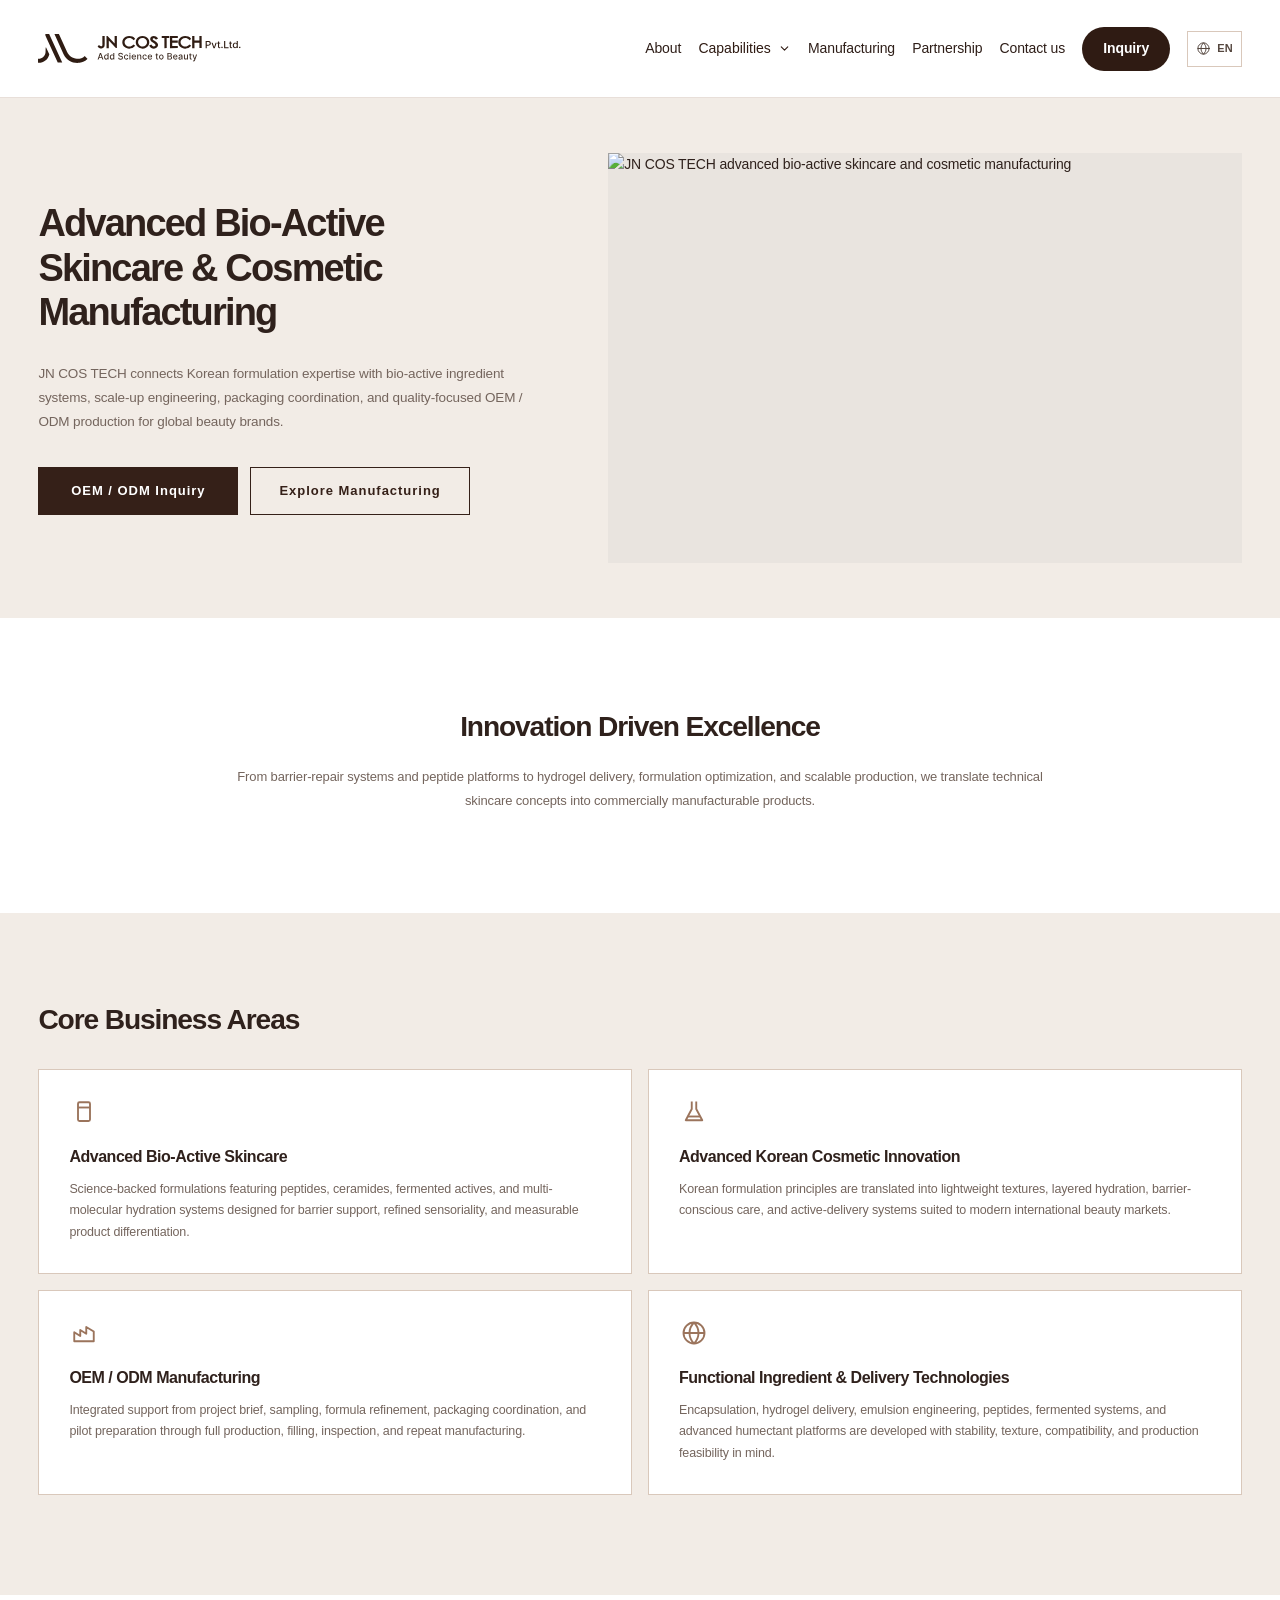
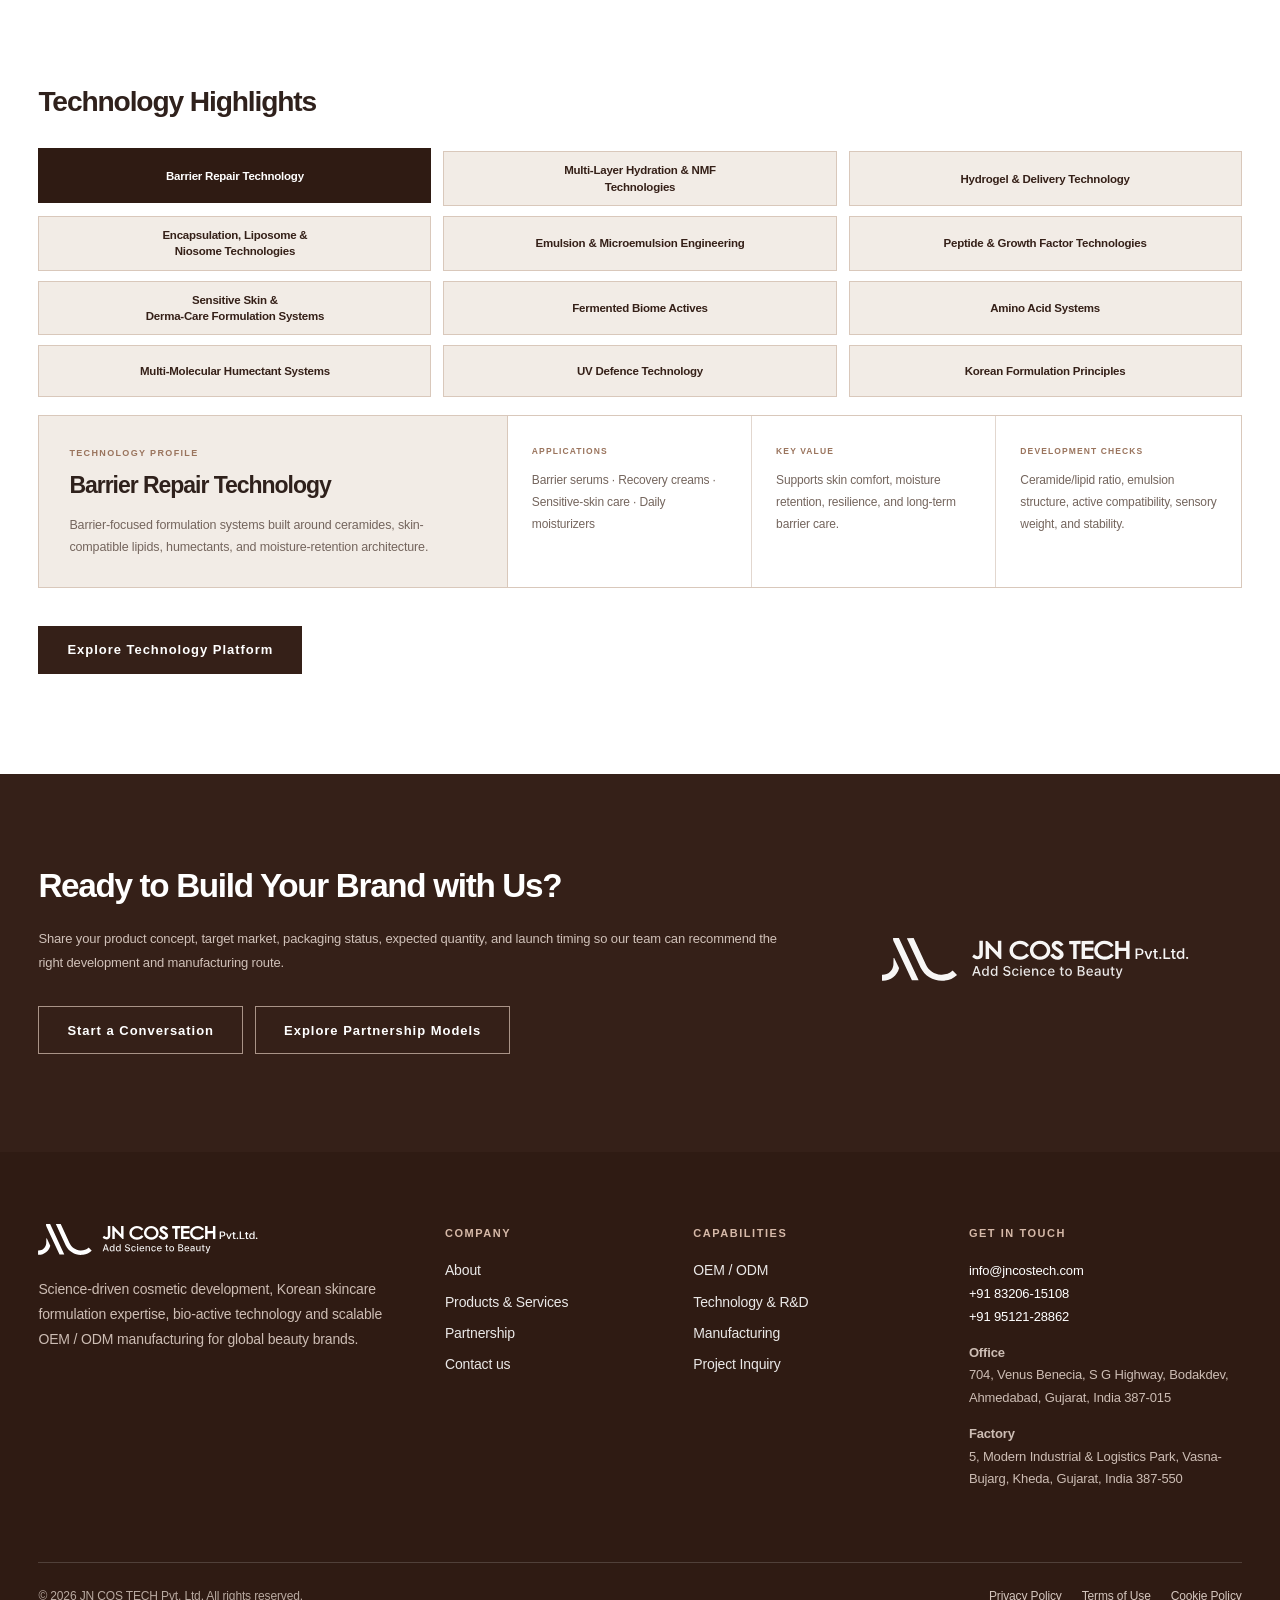
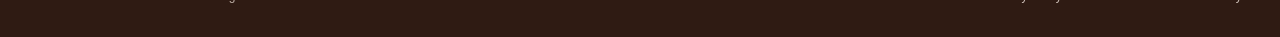
==== commit fb961ae7: "Force fresh stable homepage assets after layout regression" ====
--- a/index.html
+++ b/index.html
@@ -22,9 +22,10 @@
   <link rel="preconnect" href="https://cdn.jsdelivr.net" crossorigin>
   <link rel="preconnect" href="https://cdn.imweb.me" crossorigin>
   <link rel="stylesheet" href="https://cdn.jsdelivr.net/gh/orioncactus/pretendard/dist/web/static/pretendard.css">
-  <link rel="stylesheet" href="./assets/css/common.css">
-  <link rel="stylesheet" href="./assets/css/home.css?v=20260813-1655">
-  <link rel="stylesheet" href="./assets/css/home-tech-detail.css">
+  <link rel="stylesheet" href="./assets/css/common.css?v=20260815-1506">
+  <link rel="stylesheet" href="./assets/css/header-stability.css?v=20260815-1506">
+  <link rel="stylesheet" href="./assets/css/home.css?v=20260815-1506">
+  <link rel="stylesheet" href="./assets/css/home-tech-detail.css?v=20260815-1506">
   <script type="application/ld+json">{"@context":"https://schema.org","@type":"Organization","name":"JN COS TECH Pvt. Ltd.","url":"https://jncostech.com/","email":"info@jncostech.com","telephone":"+91 83206-15108","description":"Advanced bio-active skincare and cosmetic manufacturing powered by Korean skincare expertise."}</script>
 </head>
 <body>
@@ -117,8 +118,8 @@
   </main>
 
   <footer class="home-footer"></footer>
-  <script src="./assets/js/visitor-store.js?v=20260813-1655"></script>
-  <script src="./assets/js/common.js?v=20260813-1655" defer></script>
-  <script src="./assets/js/home-technology.js?v=20260811-1758" defer></script>
+  <script src="./assets/js/visitor-store.js?v=20260815-1506"></script>
+  <script src="./assets/js/common.js?v=20260815-1506" defer></script>
+  <script src="./assets/js/home-technology.js?v=20260815-1506" defer></script>
 </body>
 </html>
--- a/assets/css/common.css
+++ b/assets/css/common.css
@@ -1,3 +1,5 @@
+@import url('./header-stability.css?v=20260814-1207');
+
 :root {
   --bg: #ffffff;
   --surface: #f6f2ef;
--- a/assets/css/header-stability.css
+++ b/assets/css/header-stability.css
@@ -0,0 +1,51 @@
+/* JN COS TECH — header / first-section stability fix
+   Keeps the header geometry identical before and after common.js loads,
+   and removes the desktop hover dead-zone between the header and page. */
+
+:root{
+  --header-h:98px!important;
+}
+
+.site-header{
+  height:98px!important;
+  min-height:98px!important;
+  margin:0!important;
+  overflow:visible!important;
+  background:#fff!important;
+  border-bottom:1px solid #e8dfd9!important;
+  backdrop-filter:none!important;
+  -webkit-backdrop-filter:none!important;
+}
+
+.site-header + main{
+  margin-top:0!important;
+}
+
+@media (min-width:1025px){
+  .nav-capabilities{
+    padding-bottom:0!important;
+    margin-bottom:0!important;
+  }
+
+  .nav-capabilities::after{
+    left:-16px!important;
+    right:-16px!important;
+    top:100%!important;
+    height:8px!important;
+  }
+
+  .nav-capabilities-menu{
+    margin-top:8px!important;
+  }
+}
+
+@media (max-width:1024px){
+  :root{
+    --header-h:76px!important;
+  }
+
+  .site-header{
+    height:76px!important;
+    min-height:76px!important;
+  }
+}
